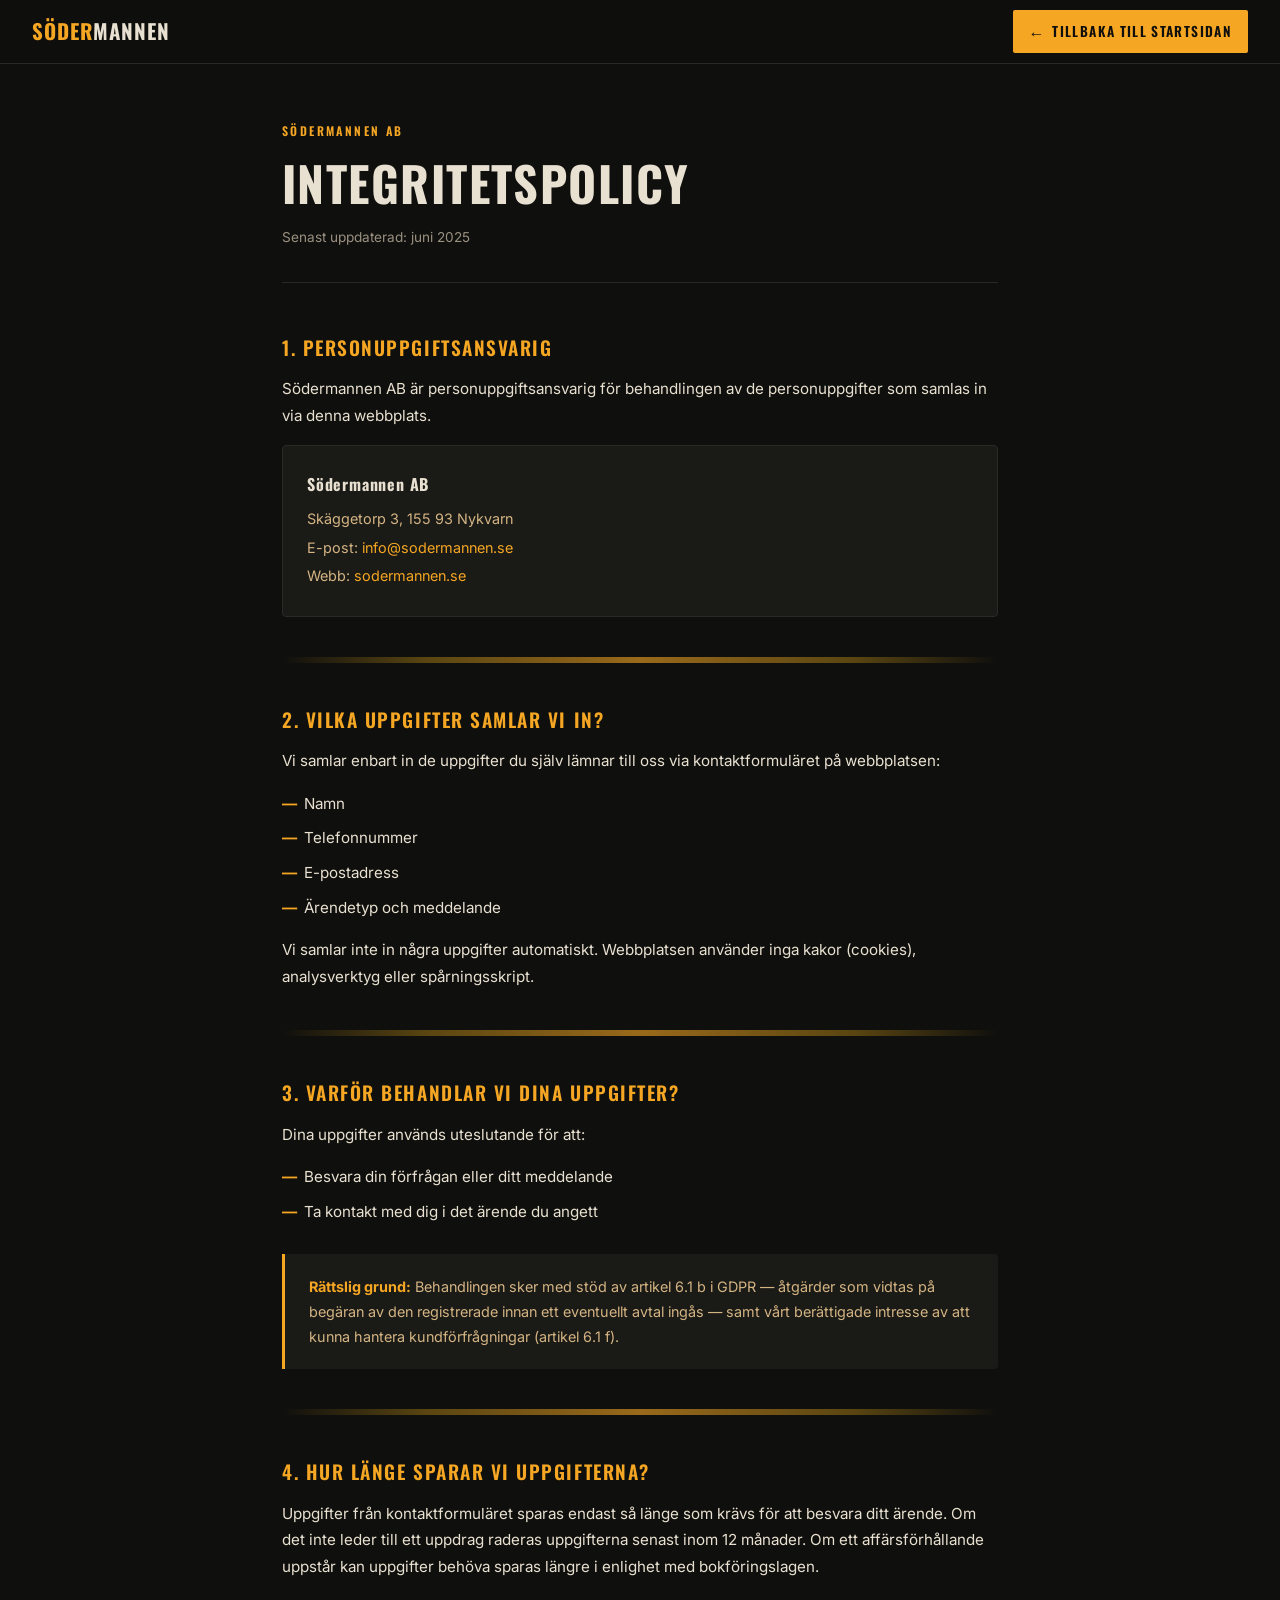
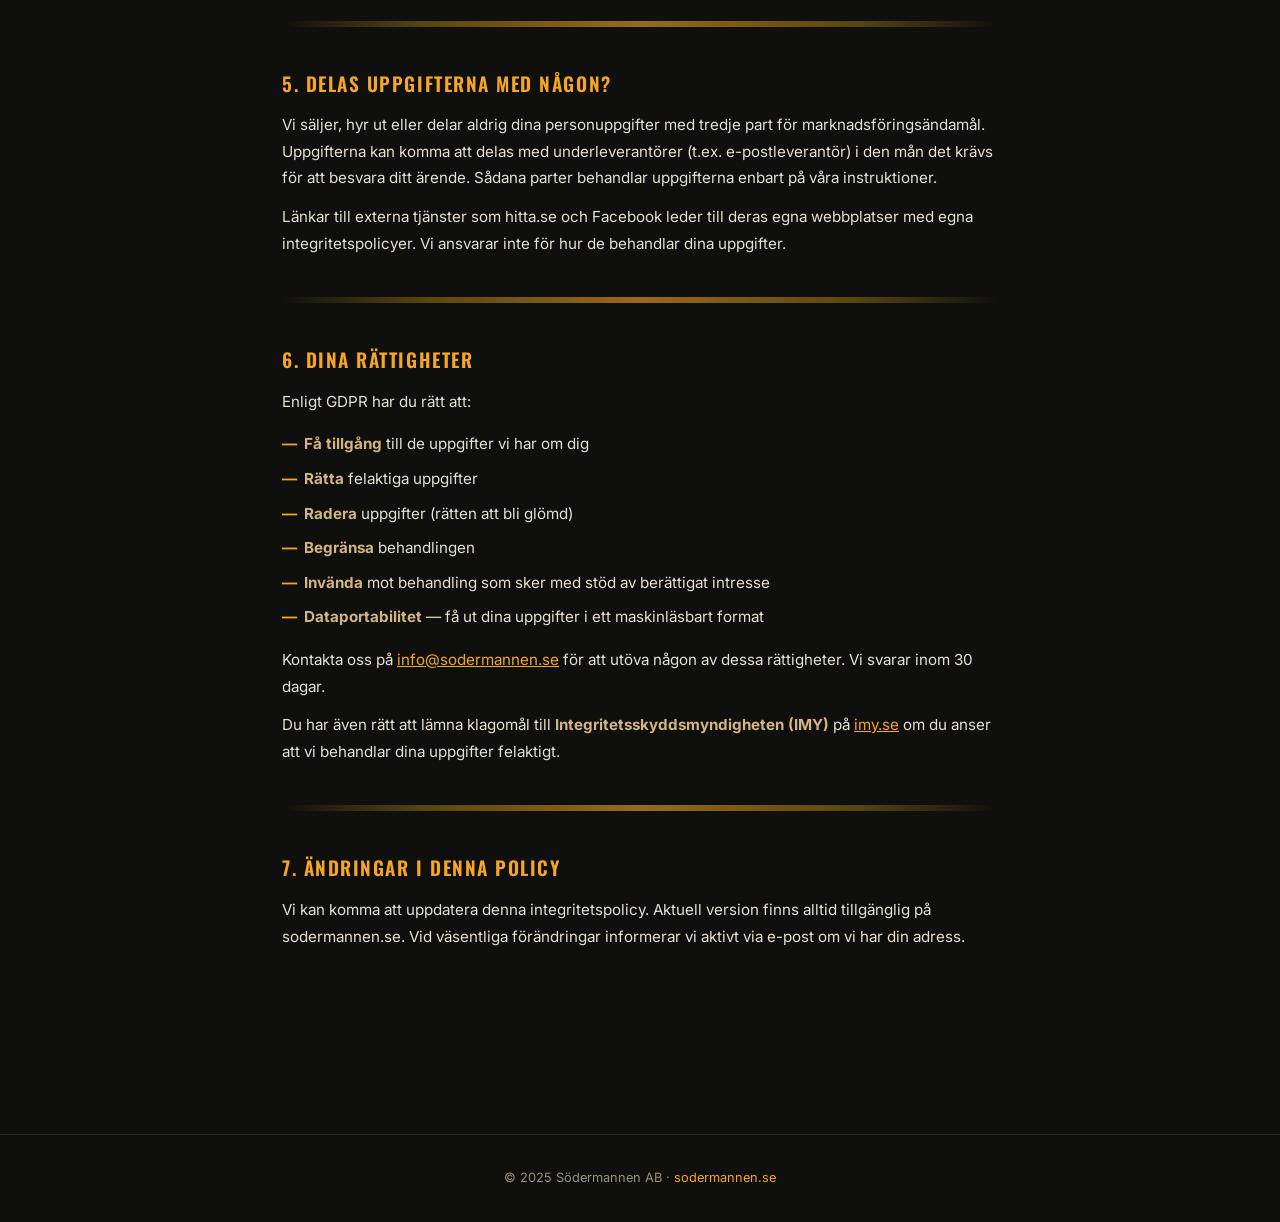
==== integritetspolicy.html @ 745e6ffc "created and added integritetspolicy" ====
<!doctype html>
<html lang="sv">
  <head>
    <meta charset="UTF-8" />
    <meta name="viewport" content="width=device-width, initial-scale=1.0" />
    <title>Integritetspolicy – Södermannen</title>
    <link
      href="https://fonts.googleapis.com/css2?family=Oswald:wght@400;500;600;700&family=Inter:wght@300;400;500;600&display=swap"
      rel="stylesheet"
    />
    <style>
      /* ── Reset & base ─────────────────────────────────────── */
      *,
      *::before,
      *::after {
        box-sizing: border-box;
        margin: 0;
        padding: 0;
      }

      :root {
        --color-bg: #0f0f0d;
        --color-surface: #1a1a17;
        --color-border: #2a2a25;
        --color-amber: #f5a623;
        --color-amber-dim: #c47d0e;
        --color-sand: #d4b483;
        --color-earth: #8b6914;
        --color-text: #e8e0d0;
        --color-muted: #9a9080;
        --font-display: "Oswald", sans-serif;
        --font-body: "Inter", sans-serif;
      }

      html {
        scroll-behavior: smooth;
      }

      body {
        background: var(--color-bg);
        color: var(--color-text);
        font-family: var(--font-body);
        font-size: 16px;
        line-height: 1.75;
        min-height: 100vh;
      }

      /* ── Nav ──────────────────────────────────────────────── */
      nav {
        position: fixed;
        top: 0;
        left: 0;
        right: 0;
        z-index: 100;
        background: rgba(15, 15, 13, 0.95);
        border-bottom: 1px solid var(--color-border);
        backdrop-filter: blur(8px);
        padding: 0 2rem;
        height: 64px;
        display: flex;
        align-items: center;
        justify-content: space-between;
      }

      .nav-logo {
        font-family: var(--font-display);
        font-size: 1.3rem;
        font-weight: 700;
        letter-spacing: 0.05em;
        text-decoration: none;
      }
      .nav-logo span:first-child {
        color: var(--color-amber);
      }
      .nav-logo span:last-child {
        color: var(--color-text);
      }

      .nav-back {
        font-family: var(--font-display);
        font-size: 0.85rem;
        font-weight: 600;
        letter-spacing: 0.1em;
        text-transform: uppercase;
        color: var(--color-bg);
        background: var(--color-amber);
        text-decoration: none;
        padding: 0.45rem 1rem;
        border-radius: 2px;
        display: flex;
        align-items: center;
        gap: 0.4rem;
        transition: background 0.2s;
      }
      .nav-back:hover {
        background: var(--color-amber-dim);
      }
      .nav-back::before {
        content: "←";
        font-size: 1rem;
      }

      /* ── Page wrapper ─────────────────────────────────────── */
      main {
        max-width: 780px;
        margin: 0 auto;
        padding: 120px 2rem 80px;
      }

      /* ── Header ───────────────────────────────────────────── */
      .page-eyebrow {
        font-family: var(--font-display);
        font-size: 0.75rem;
        font-weight: 600;
        letter-spacing: 0.2em;
        text-transform: uppercase;
        color: var(--color-amber);
        margin-bottom: 1rem;
      }

      .page-title {
        font-family: var(--font-display);
        font-size: clamp(2rem, 5vw, 3rem);
        font-weight: 700;
        letter-spacing: 0.03em;
        text-transform: uppercase;
        color: var(--color-text);
        line-height: 1.1;
        margin-bottom: 1rem;
      }

      .page-meta {
        font-size: 0.85rem;
        color: var(--color-muted);
        margin-bottom: 3rem;
        padding-bottom: 2rem;
        border-bottom: 1px solid var(--color-border);
      }

      /* ── Earth line divider ───────────────────────────────── */
      .earth-divider {
        width: 100%;
        height: 6px;
        background: linear-gradient(
          90deg,
          var(--color-bg) 0%,
          var(--color-earth) 20%,
          var(--color-amber) 50%,
          var(--color-earth) 80%,
          var(--color-bg) 100%
        );
        border-radius: 3px;
        margin: 2.5rem 0;
        opacity: 0.6;
      }

      /* ── Sections ─────────────────────────────────────────── */
      .policy-section {
        margin-bottom: 2.5rem;
      }

      .policy-section h2 {
        font-family: var(--font-display);
        font-size: 1.2rem;
        font-weight: 600;
        letter-spacing: 0.08em;
        text-transform: uppercase;
        color: var(--color-amber);
        margin-bottom: 0.75rem;
      }

      .policy-section p {
        color: var(--color-text);
        margin-bottom: 0.75rem;
        font-size: 0.95rem;
      }

      .policy-section ul {
        list-style: none;
        margin: 0.5rem 0 0.75rem 0;
      }

      .policy-section ul li {
        font-size: 0.95rem;
        color: var(--color-text);
        padding: 0.25rem 0 0.25rem 1.4rem;
        position: relative;
      }

      .policy-section ul li::before {
        content: "—";
        position: absolute;
        left: 0;
        color: var(--color-amber);
        font-weight: 700;
      }

      /* ── Highlight box ────────────────────────────────────── */
      .info-box {
        background: var(--color-surface);
        border-left: 3px solid var(--color-amber);
        border-radius: 0 4px 4px 0;
        padding: 1.25rem 1.5rem;
        margin: 1.5rem 0;
      }

      .info-box p {
        margin: 0;
        font-size: 0.9rem;
        color: var(--color-sand);
      }

      .info-box strong {
        color: var(--color-amber);
      }

      /* ── Contact block ────────────────────────────────────── */
      .contact-block {
        background: var(--color-surface);
        border: 1px solid var(--color-border);
        border-radius: 4px;
        padding: 1.5rem;
        margin-top: 1rem;
      }

      .contact-block p {
        margin: 0.2rem 0;
        font-size: 0.9rem;
        color: var(--color-sand);
      }

      .contact-block strong {
        font-family: var(--font-display);
        font-size: 1rem;
        letter-spacing: 0.05em;
        color: var(--color-text);
        display: block;
        margin-bottom: 0.5rem;
      }

      .contact-block a {
        color: var(--color-amber);
        text-decoration: none;
      }
      .contact-block a:hover {
        text-decoration: underline;
      }

      /* ── Footer ───────────────────────────────────────────── */
      footer {
        text-align: center;
        padding: 2rem;
        border-top: 1px solid var(--color-border);
        color: var(--color-muted);
        font-size: 0.8rem;
        margin-top: 4rem;
      }

      footer a {
        color: var(--color-amber);
        text-decoration: none;
      }

      @media (max-width: 600px) {
        nav {
          padding: 0 1.25rem;
        }
        main {
          padding: 100px 1.25rem 60px;
        }
      }
    </style>
  </head>
  <body>
    <!-- Nav -->
    <nav>
      <a href="index.html" class="nav-logo">
        <span>SÖDER</span><span>MANNEN</span>
      </a>
      <a href="index.html" class="nav-back">Tillbaka till startsidan</a>
    </nav>

    <!-- Main content -->
    <main>
      <p class="page-eyebrow">Södermannen AB</p>
      <h1 class="page-title">Integritetspolicy</h1>
      <p class="page-meta">Senast uppdaterad: juni 2025</p>

      <!-- 1 -->
      <div class="policy-section">
        <h2>1. Personuppgiftsansvarig</h2>
        <p>
          Södermannen AB är personuppgiftsansvarig för behandlingen av de
          personuppgifter som samlas in via denna webbplats.
        </p>
        <div class="contact-block">
          <strong>Södermannen AB</strong>
          <p>Skäggetorp 3, 155 93 Nykvarn</p>
          <p>
            E-post: <a href="mailto:info@sodermannen.se">info@sodermannen.se</a>
          </p>
          <p>Webb: <a href="https://sodermannen.se">sodermannen.se</a></p>
        </div>
      </div>

      <div class="earth-divider"></div>

      <!-- 2 -->
      <div class="policy-section">
        <h2>2. Vilka uppgifter samlar vi in?</h2>
        <p>
          Vi samlar enbart in de uppgifter du själv lämnar till oss via
          kontaktformuläret på webbplatsen:
        </p>
        <ul>
          <li>Namn</li>
          <li>Telefonnummer</li>
          <li>E-postadress</li>
          <li>Ärendetyp och meddelande</li>
        </ul>
        <p>
          Vi samlar inte in några uppgifter automatiskt. Webbplatsen använder
          inga kakor (cookies), analysverktyg eller spårningsskript.
        </p>
      </div>

      <div class="earth-divider"></div>

      <!-- 3 -->
      <div class="policy-section">
        <h2>3. Varför behandlar vi dina uppgifter?</h2>
        <p>Dina uppgifter används uteslutande för att:</p>
        <ul>
          <li>Besvara din förfrågan eller ditt meddelande</li>
          <li>Ta kontakt med dig i det ärende du angett</li>
        </ul>
        <div class="info-box">
          <p>
            <strong>Rättslig grund:</strong> Behandlingen sker med stöd av
            artikel 6.1 b i GDPR — åtgärder som vidtas på begäran av den
            registrerade innan ett eventuellt avtal ingås — samt vårt
            berättigade intresse av att kunna hantera kundförfrågningar (artikel
            6.1 f).
          </p>
        </div>
      </div>

      <div class="earth-divider"></div>

      <!-- 4 -->
      <div class="policy-section">
        <h2>4. Hur länge sparar vi uppgifterna?</h2>
        <p>
          Uppgifter från kontaktformuläret sparas endast så länge som krävs för
          att besvara ditt ärende. Om det inte leder till ett uppdrag raderas
          uppgifterna senast inom 12 månader. Om ett affärsförhållande uppstår
          kan uppgifter behöva sparas längre i enlighet med bokföringslagen.
        </p>
      </div>

      <div class="earth-divider"></div>

      <!-- 5 -->
      <div class="policy-section">
        <h2>5. Delas uppgifterna med någon?</h2>
        <p>
          Vi säljer, hyr ut eller delar aldrig dina personuppgifter med tredje
          part för marknadsföringsändamål. Uppgifterna kan komma att delas med
          underleverantörer (t.ex. e-postleverantör) i den mån det krävs för att
          besvara ditt ärende. Sådana parter behandlar uppgifterna enbart på
          våra instruktioner.
        </p>
        <p>
          Länkar till externa tjänster som hitta.se och Facebook leder till
          deras egna webbplatser med egna integritetspolicyer. Vi ansvarar inte
          för hur de behandlar dina uppgifter.
        </p>
      </div>

      <div class="earth-divider"></div>

      <!-- 6 -->
      <div class="policy-section">
        <h2>6. Dina rättigheter</h2>
        <p>Enligt GDPR har du rätt att:</p>
        <ul>
          <li>
            <strong style="color: var(--color-sand)">Få tillgång</strong> till
            de uppgifter vi har om dig
          </li>
          <li>
            <strong style="color: var(--color-sand)">Rätta</strong> felaktiga
            uppgifter
          </li>
          <li>
            <strong style="color: var(--color-sand)">Radera</strong> uppgifter
            (rätten att bli glömd)
          </li>
          <li>
            <strong style="color: var(--color-sand)">Begränsa</strong>
            behandlingen
          </li>
          <li>
            <strong style="color: var(--color-sand)">Invända</strong> mot
            behandling som sker med stöd av berättigat intresse
          </li>
          <li>
            <strong style="color: var(--color-sand)">Dataportabilitet</strong> —
            få ut dina uppgifter i ett maskinläsbart format
          </li>
        </ul>
        <p>
          Kontakta oss på
          <a href="mailto:info@sodermannen.se" style="color: var(--color-amber)"
            >info@sodermannen.se</a
          >
          för att utöva någon av dessa rättigheter. Vi svarar inom 30 dagar.
        </p>
        <p>
          Du har även rätt att lämna klagomål till
          <strong style="color: var(--color-sand)"
            >Integritetsskyddsmyndigheten (IMY)</strong
          >
          på
          <a
            href="https://www.imy.se"
            target="_blank"
            rel="noopener"
            style="color: var(--color-amber)"
            >imy.se</a
          >
          om du anser att vi behandlar dina uppgifter felaktigt.
        </p>
      </div>

      <div class="earth-divider"></div>

      <!-- 7 -->
      <div class="policy-section">
        <h2>7. Ändringar i denna policy</h2>
        <p>
          Vi kan komma att uppdatera denna integritetspolicy. Aktuell version
          finns alltid tillgänglig på sodermannen.se. Vid väsentliga
          förändringar informerar vi aktivt via e-post om vi har din adress.
        </p>
      </div>
    </main>

    <footer>
      <p>© 2025 Södermannen AB · <a href="index.html">sodermannen.se</a></p>
    </footer>
  </body>
</html>
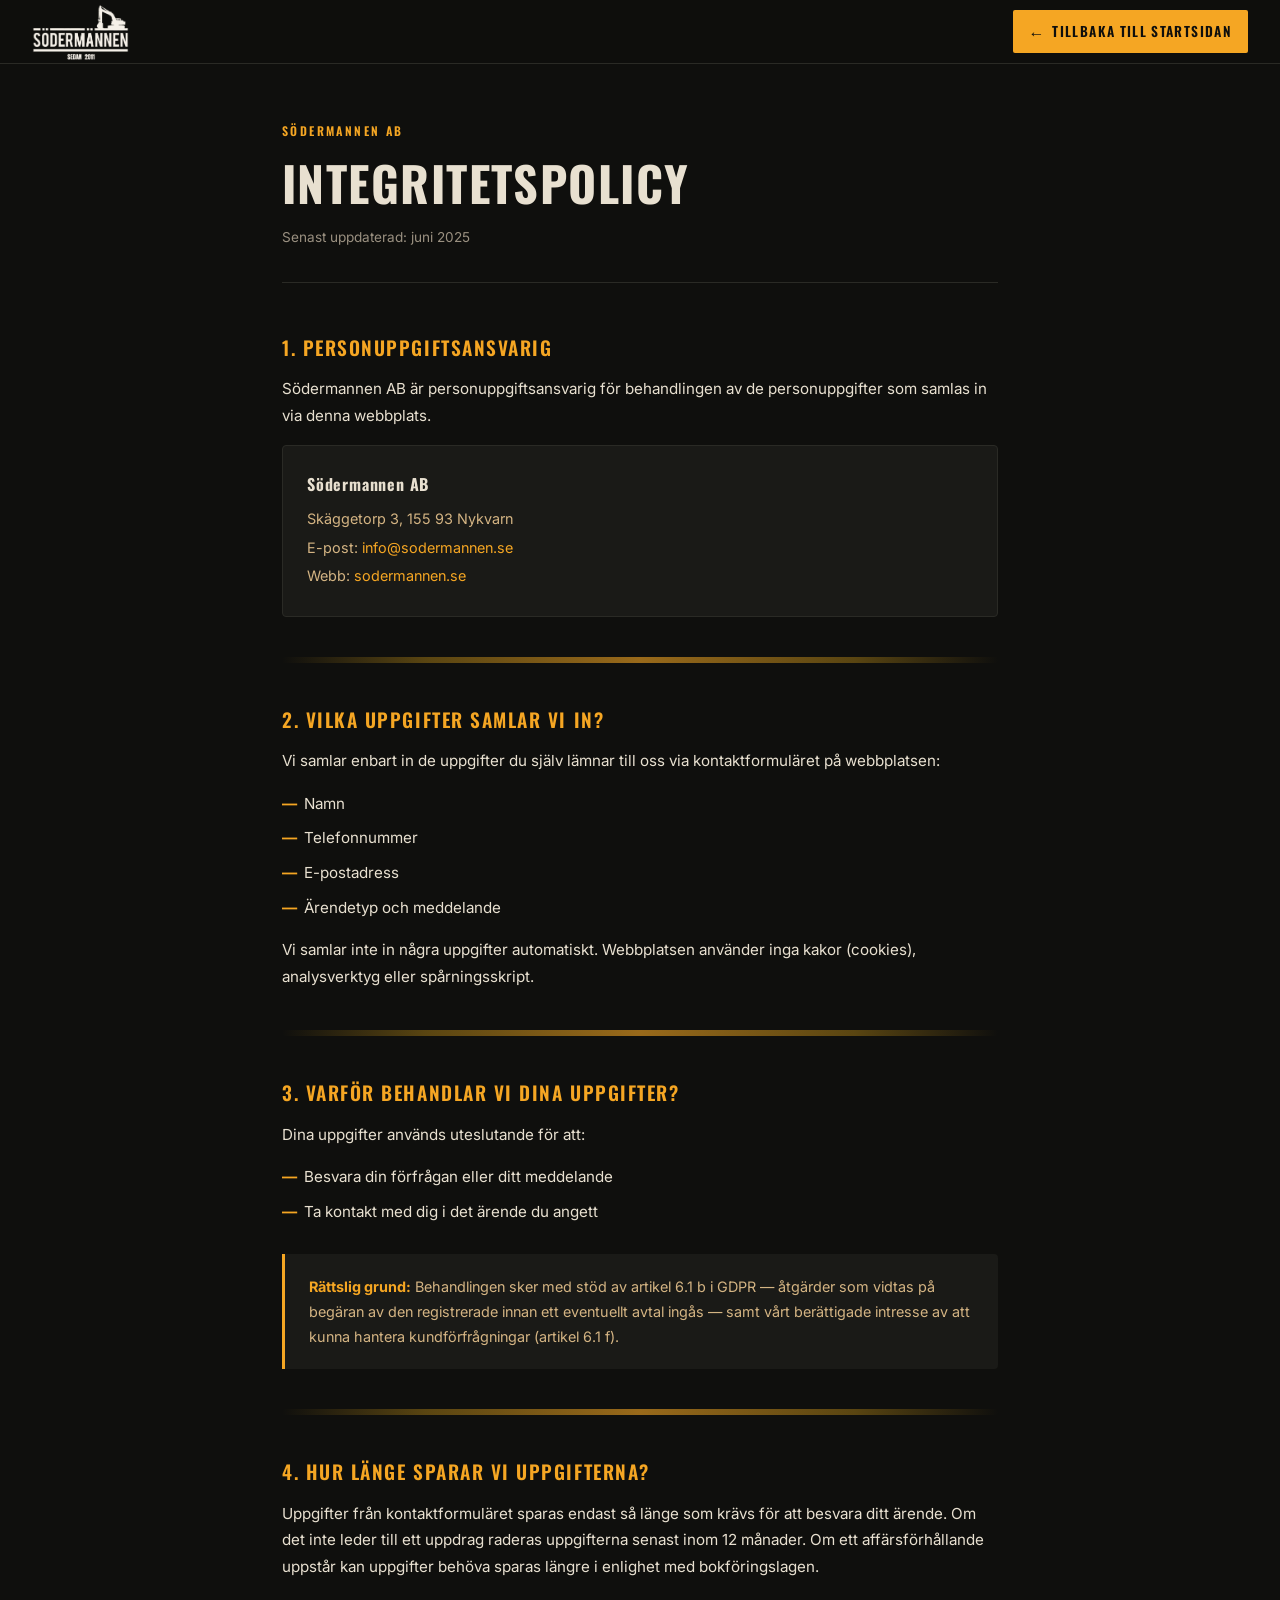
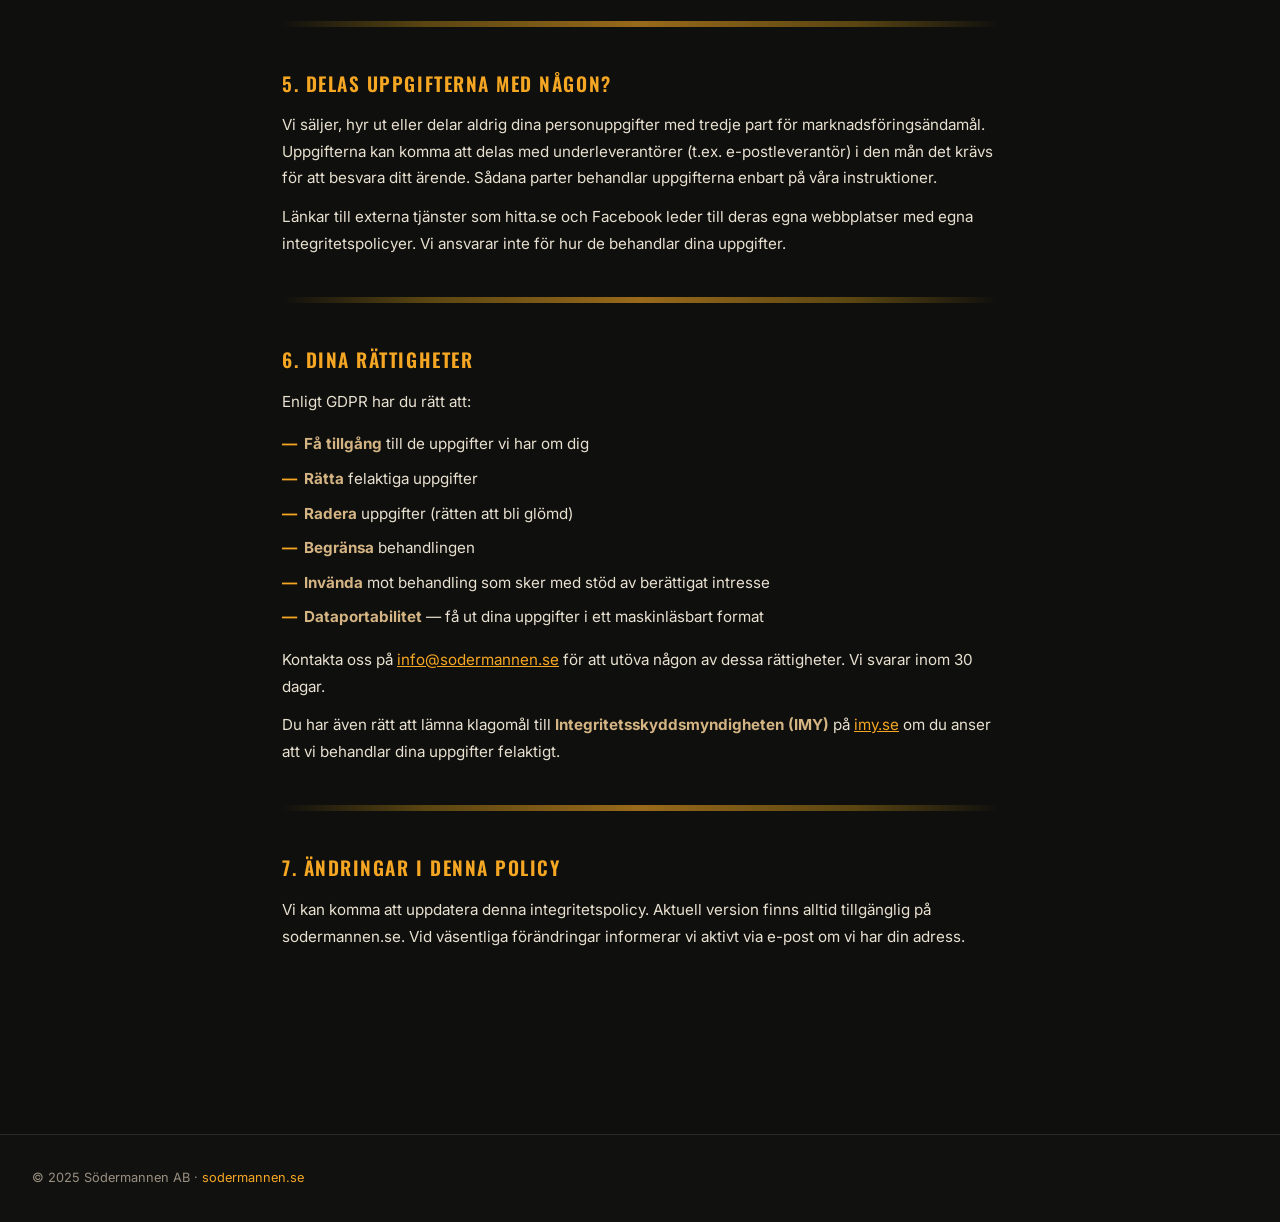
==== commit 14e36614: "modifyed and added images to the service section" ====
--- a/integritetspolicy.html
+++ b/integritetspolicy.html
@@ -8,285 +8,21 @@
       href="https://fonts.googleapis.com/css2?family=Oswald:wght@400;500;600;700&family=Inter:wght@300;400;500;600&display=swap"
       rel="stylesheet"
     />
-    <style>
-      /* ── Reset & base ─────────────────────────────────────── */
-      *,
-      *::before,
-      *::after {
-        box-sizing: border-box;
-        margin: 0;
-        padding: 0;
-      }
-
-      :root {
-        --color-bg: #0f0f0d;
-        --color-surface: #1a1a17;
-        --color-border: #2a2a25;
-        --color-amber: #f5a623;
-        --color-amber-dim: #c47d0e;
-        --color-sand: #d4b483;
-        --color-earth: #8b6914;
-        --color-text: #e8e0d0;
-        --color-muted: #9a9080;
-        --font-display: "Oswald", sans-serif;
-        --font-body: "Inter", sans-serif;
-      }
-
-      html {
-        scroll-behavior: smooth;
-      }
-
-      body {
-        background: var(--color-bg);
-        color: var(--color-text);
-        font-family: var(--font-body);
-        font-size: 16px;
-        line-height: 1.75;
-        min-height: 100vh;
-      }
-
-      /* ── Nav ──────────────────────────────────────────────── */
-      nav {
-        position: fixed;
-        top: 0;
-        left: 0;
-        right: 0;
-        z-index: 100;
-        background: rgba(15, 15, 13, 0.95);
-        border-bottom: 1px solid var(--color-border);
-        backdrop-filter: blur(8px);
-        padding: 0 2rem;
-        height: 64px;
-        display: flex;
-        align-items: center;
-        justify-content: space-between;
-      }
-
-      .nav-logo {
-        font-family: var(--font-display);
-        font-size: 1.3rem;
-        font-weight: 700;
-        letter-spacing: 0.05em;
-        text-decoration: none;
-      }
-      .nav-logo span:first-child {
-        color: var(--color-amber);
-      }
-      .nav-logo span:last-child {
-        color: var(--color-text);
-      }
-
-      .nav-back {
-        font-family: var(--font-display);
-        font-size: 0.85rem;
-        font-weight: 600;
-        letter-spacing: 0.1em;
-        text-transform: uppercase;
-        color: var(--color-bg);
-        background: var(--color-amber);
-        text-decoration: none;
-        padding: 0.45rem 1rem;
-        border-radius: 2px;
-        display: flex;
-        align-items: center;
-        gap: 0.4rem;
-        transition: background 0.2s;
-      }
-      .nav-back:hover {
-        background: var(--color-amber-dim);
-      }
-      .nav-back::before {
-        content: "←";
-        font-size: 1rem;
-      }
-
-      /* ── Page wrapper ─────────────────────────────────────── */
-      main {
-        max-width: 780px;
-        margin: 0 auto;
-        padding: 120px 2rem 80px;
-      }
-
-      /* ── Header ───────────────────────────────────────────── */
-      .page-eyebrow {
-        font-family: var(--font-display);
-        font-size: 0.75rem;
-        font-weight: 600;
-        letter-spacing: 0.2em;
-        text-transform: uppercase;
-        color: var(--color-amber);
-        margin-bottom: 1rem;
-      }
-
-      .page-title {
-        font-family: var(--font-display);
-        font-size: clamp(2rem, 5vw, 3rem);
-        font-weight: 700;
-        letter-spacing: 0.03em;
-        text-transform: uppercase;
-        color: var(--color-text);
-        line-height: 1.1;
-        margin-bottom: 1rem;
-      }
-
-      .page-meta {
-        font-size: 0.85rem;
-        color: var(--color-muted);
-        margin-bottom: 3rem;
-        padding-bottom: 2rem;
-        border-bottom: 1px solid var(--color-border);
-      }
-
-      /* ── Earth line divider ───────────────────────────────── */
-      .earth-divider {
-        width: 100%;
-        height: 6px;
-        background: linear-gradient(
-          90deg,
-          var(--color-bg) 0%,
-          var(--color-earth) 20%,
-          var(--color-amber) 50%,
-          var(--color-earth) 80%,
-          var(--color-bg) 100%
-        );
-        border-radius: 3px;
-        margin: 2.5rem 0;
-        opacity: 0.6;
-      }
-
-      /* ── Sections ─────────────────────────────────────────── */
-      .policy-section {
-        margin-bottom: 2.5rem;
-      }
-
-      .policy-section h2 {
-        font-family: var(--font-display);
-        font-size: 1.2rem;
-        font-weight: 600;
-        letter-spacing: 0.08em;
-        text-transform: uppercase;
-        color: var(--color-amber);
-        margin-bottom: 0.75rem;
-      }
-
-      .policy-section p {
-        color: var(--color-text);
-        margin-bottom: 0.75rem;
-        font-size: 0.95rem;
-      }
-
-      .policy-section ul {
-        list-style: none;
-        margin: 0.5rem 0 0.75rem 0;
-      }
-
-      .policy-section ul li {
-        font-size: 0.95rem;
-        color: var(--color-text);
-        padding: 0.25rem 0 0.25rem 1.4rem;
-        position: relative;
-      }
-
-      .policy-section ul li::before {
-        content: "—";
-        position: absolute;
-        left: 0;
-        color: var(--color-amber);
-        font-weight: 700;
-      }
-
-      /* ── Highlight box ────────────────────────────────────── */
-      .info-box {
-        background: var(--color-surface);
-        border-left: 3px solid var(--color-amber);
-        border-radius: 0 4px 4px 0;
-        padding: 1.25rem 1.5rem;
-        margin: 1.5rem 0;
-      }
-
-      .info-box p {
-        margin: 0;
-        font-size: 0.9rem;
-        color: var(--color-sand);
-      }
-
-      .info-box strong {
-        color: var(--color-amber);
-      }
-
-      /* ── Contact block ────────────────────────────────────── */
-      .contact-block {
-        background: var(--color-surface);
-        border: 1px solid var(--color-border);
-        border-radius: 4px;
-        padding: 1.5rem;
-        margin-top: 1rem;
-      }
-
-      .contact-block p {
-        margin: 0.2rem 0;
-        font-size: 0.9rem;
-        color: var(--color-sand);
-      }
-
-      .contact-block strong {
-        font-family: var(--font-display);
-        font-size: 1rem;
-        letter-spacing: 0.05em;
-        color: var(--color-text);
-        display: block;
-        margin-bottom: 0.5rem;
-      }
-
-      .contact-block a {
-        color: var(--color-amber);
-        text-decoration: none;
-      }
-      .contact-block a:hover {
-        text-decoration: underline;
-      }
-
-      /* ── Footer ───────────────────────────────────────────── */
-      footer {
-        text-align: center;
-        padding: 2rem;
-        border-top: 1px solid var(--color-border);
-        color: var(--color-muted);
-        font-size: 0.8rem;
-        margin-top: 4rem;
-      }
-
-      footer a {
-        color: var(--color-amber);
-        text-decoration: none;
-      }
-
-      @media (max-width: 600px) {
-        nav {
-          padding: 0 1.25rem;
-        }
-        main {
-          padding: 100px 1.25rem 60px;
-        }
-      }
-    </style>
+    <link rel="stylesheet" href="style.css" />
   </head>
-  <body>
-    <!-- Nav -->
+  <body style="background: #0f0f0d; color: #e8e0d0">
     <nav>
-      <a href="index.html" class="nav-logo">
-        <span>SÖDER</span><span>MANNEN</span>
+      <a href="#" class="nav-logo">
+        <img src="image/logo-white.png" alt="Södermännen" class="logo-img" />
       </a>
-      <a href="index.html" class="nav-back">Tillbaka till startsidan</a>
+      <a href="index.html#kontakt" class="nav-back">Tillbaka till startsidan</a>
     </nav>
 
-    <!-- Main content -->
-    <main>
+    <main class="policy-main">
       <p class="page-eyebrow">Södermannen AB</p>
       <h1 class="page-title">Integritetspolicy</h1>
       <p class="page-meta">Senast uppdaterad: juni 2025</p>
 
-      <!-- 1 -->
       <div class="policy-section">
         <h2>1. Personuppgiftsansvarig</h2>
         <p>
@@ -305,7 +41,6 @@
 
       <div class="earth-divider"></div>
 
-      <!-- 2 -->
       <div class="policy-section">
         <h2>2. Vilka uppgifter samlar vi in?</h2>
         <p>
@@ -326,7 +61,6 @@
 
       <div class="earth-divider"></div>
 
-      <!-- 3 -->
       <div class="policy-section">
         <h2>3. Varför behandlar vi dina uppgifter?</h2>
         <p>Dina uppgifter används uteslutande för att:</p>
@@ -347,7 +81,6 @@
 
       <div class="earth-divider"></div>
 
-      <!-- 4 -->
       <div class="policy-section">
         <h2>4. Hur länge sparar vi uppgifterna?</h2>
         <p>
@@ -360,7 +93,6 @@
 
       <div class="earth-divider"></div>
 
-      <!-- 5 -->
       <div class="policy-section">
         <h2>5. Delas uppgifterna med någon?</h2>
         <p>
@@ -379,7 +111,6 @@
 
       <div class="earth-divider"></div>
 
-      <!-- 6 -->
       <div class="policy-section">
         <h2>6. Dina rättigheter</h2>
         <p>Enligt GDPR har du rätt att:</p>
@@ -435,7 +166,6 @@
 
       <div class="earth-divider"></div>
 
-      <!-- 7 -->
       <div class="policy-section">
         <h2>7. Ändringar i denna policy</h2>
         <p>
--- a/style.css
+++ b/style.css
@@ -0,0 +1,1210 @@
+*,
+*::before,
+*::after {
+  box-sizing: border-box;
+  margin: 0;
+  padding: 0;
+}
+
+:root {
+  --black: #1a1a18;
+  --amber: #d4820a;
+  --amber-light: #e8960f;
+  --sand: #f5f0e8;
+  --dark: #3d3d35;
+  --earth: #8c7355;
+  --earth-light: #a8906a;
+  --white: #ffffff;
+  --nav-h: 72px;
+}
+
+html {
+  scroll-behavior: smooth;
+}
+
+body {
+  font-family: "Inter", sans-serif;
+  background: var(--sand);
+  color: var(--dark);
+  overflow-x: hidden;
+}
+
+/* ── NAV ── */
+nav {
+  position: fixed;
+  top: 0;
+  left: 0;
+  right: 0;
+  z-index: 100;
+  height: var(--nav-h);
+  display: flex;
+  align-items: center;
+  justify-content: space-between;
+  padding: 0 5%;
+  background: rgba(26, 26, 24, 0.96);
+  backdrop-filter: blur(8px);
+  border-bottom: 2px solid var(--amber);
+}
+
+.nav-logo {
+  display: flex;
+  align-items: center;
+  gap: 0;
+  text-decoration: none;
+}
+.logo-img {
+  height: 56px;
+  width: auto;
+  display: block;
+}
+
+.nav-links {
+  display: flex;
+  gap: 2rem;
+  list-style: none;
+}
+.nav-links a {
+  font-family: "Inter", sans-serif;
+  font-size: 0.8rem;
+  font-weight: 500;
+  letter-spacing: 0.12em;
+  text-transform: uppercase;
+  color: rgba(255, 255, 255, 0.75);
+  text-decoration: none;
+  transition: color 0.2s;
+}
+.nav-links a:hover {
+  color: var(--amber);
+}
+
+.nav-cta {
+  background: var(--amber);
+  color: var(--black) !important;
+  padding: 0.5rem 1.2rem;
+  font-weight: 600 !important;
+  transition: background 0.2s !important;
+}
+.nav-cta:hover {
+  background: var(--amber-light) !important;
+  color: var(--black) !important;
+}
+
+.hamburger {
+  display: none;
+  flex-direction: column;
+  gap: 5px;
+  background: none;
+  border: none;
+  cursor: pointer;
+  padding: 4px;
+}
+.hamburger span {
+  display: block;
+  width: 24px;
+  height: 2px;
+  background: var(--white);
+  transition: 0.3s;
+}
+
+/* ── HERO / SLIDESHOW ── */
+.hero {
+  position: relative;
+  height: 100vh;
+  min-height: 600px;
+  overflow: hidden;
+  margin-top: var(--nav-h);
+}
+
+.slides {
+  position: absolute;
+  inset: 0;
+}
+
+.slide {
+  position: absolute;
+  inset: 0;
+  background: var(--black);
+  display: flex;
+  align-items: flex-end;
+  opacity: 0;
+  transition: opacity 0.9s ease;
+}
+.slide.active {
+  opacity: 1;
+}
+
+.slide-bg {
+  position: absolute;
+  inset: 0;
+  background-size: cover;
+  background-position: center;
+  transition: transform 8s ease;
+  transform: scale(1.04);
+}
+
+.slide-bg img {
+  width: 100%;
+  height: 100%;
+  object-fit: cover;
+  display: block;
+}
+.slide.active .slide-bg {
+  transform: scale(1);
+}
+
+.slide-overlay {
+  position: absolute;
+  inset: 0;
+  background: linear-gradient(
+    to top,
+    rgba(26, 26, 24, 0.95) 0%,
+    rgba(26, 26, 24, 0.55) 50%,
+    rgba(26, 26, 24, 0.25) 100%
+  );
+}
+
+.slide-content {
+  position: relative;
+  z-index: 2;
+  padding: 0 8% 80px;
+  max-width: 780px;
+}
+
+.slide-eyebrow {
+  font-family: "Inter", sans-serif;
+  font-size: 0.75rem;
+  font-weight: 600;
+  letter-spacing: 0.22em;
+  text-transform: uppercase;
+  color: #ffffff;
+  margin-bottom: 1rem;
+  text-shadow: 0 1px 6px rgba(0, 0, 0, 0.9);
+}
+
+.slide-title {
+  font-family: "Oswald", sans-serif;
+  font-weight: 700;
+  font-size: clamp(2.8rem, 6vw, 5rem);
+  line-height: 1;
+  color: var(--white);
+  text-transform: uppercase;
+  margin-bottom: 1.2rem;
+  text-shadow: 0 2px 8px rgba(0, 0, 0, 0.6);
+}
+.slide-title em {
+  font-style: normal;
+  color: var(--amber);
+}
+
+.slide-sub {
+  font-family: "Inter", sans-serif;
+  font-size: clamp(0.9rem, 1.5vw, 1.05rem);
+  font-weight: 400;
+  color: rgba(245, 240, 232, 0.95);
+  line-height: 1.6;
+  max-width: 480px;
+  margin-bottom: 2rem;
+  text-shadow: 0 1px 4px rgba(0, 0, 0, 0.6);
+}
+
+.hero-btn {
+  display: inline-block;
+  font-family: "Inter", sans-serif;
+  font-size: 0.82rem;
+  font-weight: 600;
+  letter-spacing: 0.1em;
+  text-transform: uppercase;
+  text-decoration: none;
+  padding: 0.85rem 2rem;
+  background: var(--amber);
+  color: var(--black);
+  transition:
+    background 0.2s,
+    transform 0.2s;
+}
+.hero-btn:hover {
+  background: var(--amber-light);
+  transform: translateY(-2px);
+}
+
+/* Slide nav dots */
+.slide-dots {
+  position: absolute;
+  bottom: 28px;
+  right: 8%;
+  display: flex;
+  gap: 10px;
+  z-index: 10;
+}
+.dot {
+  width: 28px;
+  height: 3px;
+  background: rgba(255, 255, 255, 0.3);
+  cursor: pointer;
+  transition:
+    background 0.3s,
+    width 0.3s;
+}
+.dot.active {
+  background: var(--amber);
+  width: 44px;
+}
+
+/* Slide arrows */
+.slide-arrow {
+  position: absolute;
+  top: 50%;
+  z-index: 10;
+  transform: translateY(-50%);
+  background: rgba(26, 26, 24, 0.5);
+  border: 1px solid rgba(212, 130, 10, 0.4);
+  color: var(--white);
+  font-size: 1.2rem;
+  width: 44px;
+  height: 44px;
+  display: flex;
+  align-items: center;
+  justify-content: center;
+  cursor: pointer;
+  transition:
+    background 0.2s,
+    border-color 0.2s;
+}
+.slide-arrow:hover {
+  background: var(--amber);
+  border-color: var(--amber);
+  color: var(--black);
+}
+.slide-prev {
+  left: 2.5%;
+}
+.slide-next {
+  right: 2.5%;
+}
+
+/* ── EARTH LINE divider ── */
+.earth-line {
+  height: 5px;
+  background: linear-gradient(
+    90deg,
+    var(--amber) 0%,
+    var(--earth) 50%,
+    var(--amber) 100%
+  );
+  background-size: 200% 100%;
+  animation: earthScroll 6s linear infinite;
+}
+@keyframes earthScroll {
+  0% {
+    background-position: 0% 0%;
+  }
+  100% {
+    background-position: 200% 0%;
+  }
+}
+
+/* ── SECTIONS ── */
+section {
+  padding: 80px 8%;
+}
+
+.section-eyebrow {
+  font-family: "Inter", sans-serif;
+  font-size: 0.68rem;
+  font-weight: 600;
+  letter-spacing: 0.22em;
+  text-transform: uppercase;
+  color: var(--black);
+  margin-bottom: 0.8rem;
+}
+.section-title {
+  font-family: "Oswald", sans-serif;
+  font-weight: 700;
+  font-size: clamp(2rem, 4vw, 3rem);
+  text-transform: uppercase;
+  color: var(--amber);
+  line-height: 1.05;
+}
+
+/* ── OM OSS ── */
+#om-oss {
+  background: var(--sand);
+}
+
+.about-grid {
+  display: grid;
+  grid-template-columns: 1fr 1fr;
+  gap: 5rem;
+  align-items: center;
+  margin-top: 3.5rem;
+}
+
+.about-text p {
+  font-size: 1rem;
+  line-height: 1.75;
+  color: var(--dark);
+  margin-bottom: 1.2rem;
+}
+.about-text p:last-child {
+  margin-bottom: 0;
+}
+
+.about-stats {
+  display: grid;
+  grid-template-columns: 1fr 1fr;
+  gap: 1.5rem;
+}
+.stat-box {
+  background: var(--black);
+  padding: 2rem 1.5rem;
+  position: relative;
+  overflow: hidden;
+}
+.stat-box::after {
+  content: "";
+  position: absolute;
+  bottom: 0;
+  left: 0;
+  width: 100%;
+  height: 3px;
+  background: var(--amber);
+  transform: scaleX(0);
+  transform-origin: left;
+  transition: transform 0.4s ease;
+}
+.stat-box:hover::after {
+  transform: scaleX(1);
+}
+.stat-number {
+  font-family: "Oswald", sans-serif;
+  font-size: 2.8rem;
+  font-weight: 700;
+  color: var(--amber);
+  line-height: 1;
+  margin-bottom: 0.4rem;
+}
+.stat-label {
+  font-family: "Inter", sans-serif;
+  font-size: 0.78rem;
+  font-weight: 400;
+  color: rgba(245, 240, 232, 0.82);
+  letter-spacing: 0.06em;
+  text-transform: uppercase;
+}
+
+/* ── TJÄNSTER ── */
+#tjanster {
+  background: var(--black);
+  padding: 80px 8%;
+}
+#tjanster .section-title {
+  color: var(--amber);
+}
+#tjanster .section-eyebrow {
+  color: var(--white);
+}
+
+.services-list {
+  margin-top: 4rem;
+  display: flex;
+  flex-direction: column;
+}
+
+.service-row {
+  display: grid;
+  grid-template-columns: 1fr 1fr;
+  gap: 5rem;
+  align-items: center;
+  padding: 4rem 0;
+}
+
+.service-row--reverse {
+  direction: rtl;
+}
+.service-row--reverse > * {
+  direction: ltr;
+}
+
+.service-img-wrap {
+  overflow: hidden;
+  aspect-ratio: 4 / 3;
+}
+
+.service-img {
+  width: 100%;
+  height: 100%;
+  object-fit: cover;
+  display: block;
+  transition: transform 0.6s ease;
+}
+.service-img-wrap:hover .service-img {
+  transform: scale(1.04);
+}
+
+.service-content {
+  display: flex;
+  flex-direction: column;
+  gap: 1rem;
+}
+
+.service-eyebrow {
+  font-family: "Inter", sans-serif;
+  font-size: 0.68rem;
+  font-weight: 600;
+  letter-spacing: 0.22em;
+  text-transform: uppercase;
+  color: var(--white);
+}
+
+.service-name {
+  font-family: "Oswald", sans-serif;
+  font-size: clamp(1.4rem, 2.5vw, 2rem);
+  font-weight: 700;
+  text-transform: uppercase;
+  color: var(--amber);
+  line-height: 1.1;
+}
+
+.service-desc {
+  font-size: 0.95rem;
+  line-height: 1.75;
+  color: rgba(245, 240, 232, 0.82);
+}
+
+.service-list {
+  list-style: none;
+  display: flex;
+  flex-direction: column;
+  gap: 0.5rem;
+  margin-top: 0.5rem;
+  border-top: 1px solid rgba(255, 255, 255, 0.08);
+  padding-top: 1rem;
+}
+
+.service-list li {
+  font-size: 0.88rem;
+  color: rgba(245, 240, 232, 0.78);
+  padding-left: 1.2rem;
+  position: relative;
+  border-bottom: 1px solid rgba(255, 255, 255, 0.06);
+  padding-bottom: 0.5rem;
+}
+.service-list li::before {
+  content: "—";
+  position: absolute;
+  left: 0;
+  color: var(--amber);
+}
+
+.service-divider {
+  height: 1px;
+  background: rgba(255, 255, 255, 0.07);
+  margin: 0;
+}
+
+/* Responsive */
+@media (max-width: 900px) {
+  .service-row {
+    grid-template-columns: 1fr;
+    gap: 2rem;
+    direction: ltr;
+  }
+  .service-row--reverse {
+    direction: ltr;
+  }
+}
+
+/* ── PROJEKT ── */
+#projekt {
+  background: var(--sand);
+}
+
+.project-intro {
+  display: flex;
+  justify-content: space-between;
+  align-items: flex-end;
+  margin-bottom: 2.5rem;
+  flex-wrap: wrap;
+  gap: 1.5rem;
+}
+
+.gallery-note {
+  font-size: 0.85rem;
+  color: var(--dark);
+  font-style: italic;
+}
+
+.project-grid {
+  display: grid;
+  grid-template-columns: repeat(12, 1fr);
+  grid-template-rows: auto;
+  gap: 12px;
+}
+
+.project-item {
+  position: relative;
+  overflow: hidden;
+  background: var(--black);
+  cursor: pointer;
+}
+.project-item:nth-child(1) {
+  grid-column: 1 / 8;
+  grid-row: 1;
+  min-height: 340px;
+}
+.project-item:nth-child(2) {
+  grid-column: 8 / 13;
+  grid-row: 1;
+  min-height: 340px;
+}
+.project-item:nth-child(3) {
+  grid-column: 1 / 5;
+  grid-row: 2;
+  min-height: 260px;
+}
+.project-item:nth-child(4) {
+  grid-column: 5 / 9;
+  grid-row: 2;
+  min-height: 260px;
+}
+.project-item:nth-child(5) {
+  grid-column: 9 / 13;
+  grid-row: 2;
+  min-height: 260px;
+}
+
+.project-img {
+  width: 100%;
+  height: 100%;
+  object-fit: cover;
+  display: block;
+}
+
+.project-placeholder {
+  width: 100%;
+  height: 100%;
+  min-height: inherit;
+  background: var(--dark);
+  display: flex;
+  align-items: center;
+  justify-content: center;
+}
+
+.proj-ph-icon {
+  font-size: 3rem;
+  opacity: 0.2;
+}
+
+.project-overlay {
+  position: absolute;
+  inset: 0;
+  background: linear-gradient(
+    to top,
+    rgba(26, 26, 24, 0.85) 0%,
+    transparent 55%
+  );
+  opacity: 1;
+  display: flex;
+  align-items: flex-end;
+  padding: 1.5rem;
+}
+
+.project-label {
+  font-family: "Oswald", sans-serif;
+  font-size: 1.1rem;
+  font-weight: 600;
+  text-transform: uppercase;
+  color: var(--white);
+}
+.project-location {
+  font-size: 0.78rem;
+  color: var(--amber);
+  font-weight: 500;
+  letter-spacing: 0.08em;
+  margin-top: 0.2rem;
+}
+
+.upload-banner {
+  margin-top: 1.5rem;
+  padding: 1.2rem 1.8rem;
+  background: rgba(212, 130, 10, 0.1);
+  border-left: 4px solid var(--amber);
+  font-size: 0.88rem;
+  color: var(--dark);
+  line-height: 1.5;
+}
+.upload-banner strong {
+  color: var(--amber);
+}
+
+/* ── KONTAKT ── */
+#kontakt {
+  background: var(--black);
+  padding-bottom: 100px;
+}
+#kontakt .section-title {
+  color: var(--amber);
+}
+#kontakt .section-eyebrow {
+  color: var(--white);
+}
+
+.contact-grid {
+  display: grid;
+  grid-template-columns: 1fr 1.4fr;
+  gap: 5rem;
+  margin-top: 3.5rem;
+}
+
+.contact-info h3 {
+  font-family: "Oswald", sans-serif;
+  font-size: 1.1rem;
+  font-weight: 600;
+  text-transform: uppercase;
+  color: var(--amber);
+  margin-bottom: 0.5rem;
+}
+
+.contact-item {
+  margin-bottom: 2rem;
+}
+.contact-item p {
+  font-size: 0.95rem;
+  color: rgba(245, 240, 232, 0.72);
+  line-height: 1.65;
+}
+.contact-item a {
+  color: rgba(245, 240, 232, 0.72);
+  text-decoration: none;
+  transition: color 0.2s;
+}
+.contact-item a:hover {
+  color: var(--amber);
+}
+
+/* Form */
+.contact-form {
+  display: flex;
+  flex-direction: column;
+  gap: 1rem;
+}
+
+.form-row {
+  display: grid;
+  grid-template-columns: 1fr 1fr;
+  gap: 1rem;
+}
+
+.form-group {
+  display: flex;
+  flex-direction: column;
+}
+.form-group label {
+  font-size: 0.8rem;
+  font-weight: 600;
+  letter-spacing: 0.14em;
+  text-transform: uppercase;
+  color: rgba(245, 240, 232, 0.75);
+  margin-bottom: 0.45rem;
+}
+.form-group input,
+.form-group textarea,
+.form-group select {
+  background: rgba(255, 255, 255, 0.05);
+  border: 1px solid rgba(255, 255, 255, 0.12);
+  color: var(--sand);
+  font-family: "Inter", sans-serif;
+  font-size: 0.92rem;
+  padding: 0.85rem 1rem;
+  outline: none;
+  transition:
+    border-color 0.2s,
+    background 0.2s;
+  -webkit-appearance: none;
+  border-radius: 0;
+}
+.form-group select {
+  cursor: pointer;
+  background-image: url("data:image/svg+xml,%3Csvg xmlns='http://www.w3.org/2000/svg' width='12' height='8' viewBox='0 0 12 8'%3E%3Cpath d='M1 1l5 5 5-5' stroke='%23D4820A' stroke-width='1.5' fill='none' stroke-linecap='round'/%3E%3C/svg%3E");
+  background-repeat: no-repeat;
+  background-position: right 1rem center;
+  padding-right: 2.5rem;
+}
+.form-group select option {
+  background: var(--black);
+}
+.form-group input:focus,
+.form-group textarea:focus,
+.form-group select:focus {
+  border-color: var(--amber);
+  background: rgba(212, 130, 10, 0.06);
+  outline: 2px solid var(--amber);
+  outline-offset: 0;
+}
+.form-group input::placeholder,
+.form-group textarea::placeholder {
+  color: rgba(245, 240, 232, 0.25);
+}
+.form-group textarea {
+  resize: vertical;
+  min-height: 130px;
+}
+
+.submit-btn {
+  align-self: flex-start;
+  font-family: "Inter", sans-serif;
+  font-size: 0.82rem;
+  font-weight: 600;
+  letter-spacing: 0.1em;
+  text-transform: uppercase;
+  padding: 0.95rem 2.5rem;
+  background: var(--amber);
+  color: var(--black);
+  border: none;
+  cursor: pointer;
+  transition:
+    background 0.2s,
+    transform 0.2s;
+}
+.submit-btn:hover {
+  background: var(--amber-light);
+  transform: translateY(-2px);
+}
+
+.form-success {
+  display: none;
+  padding: 1rem 1.5rem;
+  background: rgba(212, 130, 10, 0.15);
+  border-left: 3px solid var(--amber);
+  color: var(--sand);
+  font-size: 0.9rem;
+}
+
+/* ── GDPR-kryssruta ── */
+.form-checkbox {
+  display: flex;
+  align-items: flex-start;
+  gap: 0.75rem;
+  margin-top: 0.25rem;
+}
+.form-checkbox input[type="checkbox"] {
+  position: absolute;
+  opacity: 0;
+  width: 0;
+  height: 0;
+}
+.form-checkbox .checkbox-custom {
+  width: 20px;
+  height: 20px;
+  min-width: 20px;
+  border: 2px solid rgba(255, 255, 255, 0.25);
+  background: rgba(255, 255, 255, 0.05);
+  cursor: pointer;
+  display: flex;
+  align-items: center;
+  justify-content: center;
+  margin-top: 2px;
+  transition:
+    border-color 0.2s,
+    background 0.2s;
+  flex-shrink: 0;
+}
+.form-checkbox input[type="checkbox"]:checked + .checkbox-custom {
+  background: var(--amber);
+  border-color: var(--amber);
+}
+.form-checkbox input[type="checkbox"]:checked + .checkbox-custom::after {
+  content: "";
+  display: block;
+  width: 5px;
+  height: 9px;
+  border: 2px solid var(--black);
+  border-top: none;
+  border-left: none;
+  transform: rotate(45deg) translate(-1px, -1px);
+}
+.form-group.form-checkbox label,
+.form-checkbox label {
+  font-size: 0.85rem !important;
+  color: rgba(245, 240, 232, 0.75) !important;
+  line-height: 1.5 !important;
+  cursor: pointer;
+  text-transform: none !important;
+  letter-spacing: normal !important;
+  font-weight: 400 !important;
+  margin-bottom: 0 !important;
+}
+.form-checkbox label a {
+  color: var(--amber);
+  text-decoration: underline;
+}
+.form-checkbox label a:hover {
+  color: var(--amber-light);
+}
+
+/* ── FOOTER ── */
+footer {
+  background: #111110;
+  border-top: 2px solid var(--amber);
+  padding: 2rem 8%;
+  display: flex;
+  justify-content: space-between;
+  align-items: center;
+  flex-wrap: wrap;
+  gap: 1rem;
+}
+
+.footer-logo-img {
+  height: 46px;
+  width: auto;
+  display: block;
+  filter: brightness(0) invert(1);
+  opacity: 0.85;
+}
+
+.footer-copy {
+  font-size: 0.75rem;
+  color: rgba(255, 255, 255, 0.3);
+  letter-spacing: 0.04em;
+}
+
+.footer-copy a {
+  color: var(--amber);
+}
+.footer-copy a:hover {
+  color: var(--white);
+  text-decoration: underline;
+}
+
+/* ── RESPONSIVE ── */
+@media (max-width: 900px) {
+  .about-grid {
+    grid-template-columns: 1fr;
+    gap: 2.5rem;
+  }
+  .services-grid {
+    grid-template-columns: 1fr 1fr;
+  }
+  .contact-grid {
+    grid-template-columns: 1fr;
+    gap: 3rem;
+  }
+  .form-row {
+    grid-template-columns: 1fr;
+  }
+  .project-item:nth-child(1) {
+    grid-column: 1 / 13;
+  }
+  .project-item:nth-child(2) {
+    grid-column: 1 / 13;
+    grid-row: 2;
+  }
+  .project-item:nth-child(3) {
+    grid-column: 1 / 7;
+    grid-row: 3;
+  }
+  .project-item:nth-child(4) {
+    grid-column: 7 / 13;
+    grid-row: 3;
+  }
+  .project-item:nth-child(5) {
+    grid-column: 1 / 13;
+    grid-row: 4;
+  }
+  .nav-links {
+    display: none;
+  }
+  .hamburger {
+    display: flex;
+  }
+}
+
+@media (max-width: 600px) {
+  section {
+    padding: 60px 5%;
+  }
+  .services-grid {
+    grid-template-columns: 1fr;
+  }
+  .about-stats {
+    grid-template-columns: 1fr 1fr;
+  }
+  nav {
+    padding: 0 5%;
+  }
+}
+
+/* Mobile nav open state */
+.mobile-nav-open .nav-links {
+  display: flex;
+  flex-direction: column;
+  position: fixed;
+  top: var(--nav-h);
+  left: 0;
+  right: 0;
+  background: rgba(26, 26, 24, 0.98);
+  padding: 1.5rem 5% 2rem;
+  gap: 1.2rem;
+  border-top: 1px solid rgba(212, 130, 10, 0.3);
+}
+
+@media (prefers-reduced-motion: reduce) {
+  .slides {
+    transition: none;
+  }
+  .earth-line {
+    animation: none;
+  }
+  .slide-bg {
+    transition: none;
+  }
+}
+
+/* ── INTEGRITETSPOLICY ── */
+*,
+*::before,
+*::after {
+  box-sizing: border-box;
+  margin: 0;
+  padding: 0;
+}
+
+:root {
+  --color-bg: #0f0f0d;
+  --color-surface: #1a1a17;
+  --color-border: #2a2a25;
+  --color-amber: #f5a623;
+  --color-amber-dim: #c47d0e;
+  --color-sand: #d4b483;
+  --color-earth: #8b6914;
+  --color-text: #e8e0d0;
+  --color-muted: #9a9080;
+  --font-display: "Oswald", sans-serif;
+  --font-body: "Inter", sans-serif;
+}
+
+html {
+  scroll-behavior: smooth;
+}
+
+body {
+  background: var(--color-bg);
+  color: var(--color-text);
+  font-family: var(--font-body);
+  font-size: 16px;
+  line-height: 1.75;
+  min-height: 100vh;
+}
+
+nav {
+  position: fixed;
+  top: 0;
+  left: 0;
+  right: 0;
+  z-index: 100;
+  background: rgba(15, 15, 13, 0.95);
+  border-bottom: 1px solid var(--color-border);
+  backdrop-filter: blur(8px);
+  padding: 0 2rem;
+  height: 64px;
+  display: flex;
+  align-items: center;
+  justify-content: space-between;
+}
+
+.nav-logo {
+  font-family: var(--font-display);
+  font-size: 1.3rem;
+  font-weight: 700;
+  letter-spacing: 0.05em;
+  text-decoration: none;
+}
+.nav-logo span:first-child {
+  color: var(--color-amber);
+}
+.nav-logo span:last-child {
+  color: var(--color-text);
+}
+
+.nav-back {
+  font-family: var(--font-display);
+  font-size: 0.85rem;
+  font-weight: 600;
+  letter-spacing: 0.1em;
+  text-transform: uppercase;
+  color: var(--color-bg);
+  background: var(--color-amber);
+  text-decoration: none;
+  padding: 0.45rem 1rem;
+  border-radius: 2px;
+  display: flex;
+  align-items: center;
+  gap: 0.4rem;
+  transition: background 0.2s;
+}
+.nav-back:hover {
+  background: var(--color-amber-dim);
+}
+.nav-back::before {
+  content: "←";
+  font-size: 1rem;
+}
+
+main {
+  max-width: 780px;
+  margin: 0 auto;
+  padding: 120px 2rem 80px;
+}
+
+.page-eyebrow {
+  font-family: var(--font-display);
+  font-size: 0.75rem;
+  font-weight: 600;
+  letter-spacing: 0.2em;
+  text-transform: uppercase;
+  color: var(--color-amber);
+  margin-bottom: 1rem;
+}
+
+.page-title {
+  font-family: var(--font-display);
+  font-size: clamp(2rem, 5vw, 3rem);
+  font-weight: 700;
+  letter-spacing: 0.03em;
+  text-transform: uppercase;
+  color: var(--color-text);
+  line-height: 1.1;
+  margin-bottom: 1rem;
+}
+
+.page-meta {
+  font-size: 0.85rem;
+  color: var(--color-muted);
+  margin-bottom: 3rem;
+  padding-bottom: 2rem;
+  border-bottom: 1px solid var(--color-border);
+}
+
+.earth-divider {
+  width: 100%;
+  height: 6px;
+  background: linear-gradient(
+    90deg,
+    var(--color-bg) 0%,
+    var(--color-earth) 20%,
+    var(--color-amber) 50%,
+    var(--color-earth) 80%,
+    var(--color-bg) 100%
+  );
+  border-radius: 3px;
+  margin: 2.5rem 0;
+  opacity: 0.6;
+}
+
+.policy-section {
+  margin-bottom: 2.5rem;
+}
+
+.policy-section h2 {
+  font-family: var(--font-display);
+  font-size: 1.2rem;
+  font-weight: 600;
+  letter-spacing: 0.08em;
+  text-transform: uppercase;
+  color: var(--color-amber);
+  margin-bottom: 0.75rem;
+}
+
+.policy-section p {
+  color: var(--color-text);
+  margin-bottom: 0.75rem;
+  font-size: 0.95rem;
+}
+
+.policy-section ul {
+  list-style: none;
+  margin: 0.5rem 0 0.75rem 0;
+}
+
+.policy-section ul li {
+  font-size: 0.95rem;
+  color: var(--color-text);
+  padding: 0.25rem 0 0.25rem 1.4rem;
+  position: relative;
+}
+
+.policy-section ul li::before {
+  content: "—";
+  position: absolute;
+  left: 0;
+  color: var(--color-amber);
+  font-weight: 700;
+}
+
+.info-box {
+  background: var(--color-surface);
+  border-left: 3px solid var(--color-amber);
+  border-radius: 0 4px 4px 0;
+  padding: 1.25rem 1.5rem;
+  margin: 1.5rem 0;
+}
+
+.info-box p {
+  margin: 0;
+  font-size: 0.9rem;
+  color: var(--color-sand);
+}
+.info-box strong {
+  color: var(--color-amber);
+}
+
+.contact-block {
+  background: var(--color-surface);
+  border: 1px solid var(--color-border);
+  border-radius: 4px;
+  padding: 1.5rem;
+  margin-top: 1rem;
+}
+
+.contact-block p {
+  margin: 0.2rem 0;
+  font-size: 0.9rem;
+  color: var(--color-sand);
+}
+.contact-block strong {
+  font-family: var(--font-display);
+  font-size: 1rem;
+  letter-spacing: 0.05em;
+  color: var(--color-text);
+  display: block;
+  margin-bottom: 0.5rem;
+}
+.contact-block a {
+  color: var(--color-amber);
+  text-decoration: none;
+}
+.contact-block a:hover {
+  text-decoration: underline;
+}
+
+footer {
+  text-align: center;
+  padding: 2rem;
+  border-top: 1px solid var(--color-border);
+  color: var(--color-muted);
+  font-size: 0.8rem;
+  margin-top: 4rem;
+}
+footer a {
+  color: var(--color-amber);
+  text-decoration: none;
+}
+
+@media (max-width: 600px) {
+  nav {
+    padding: 0 1.25rem;
+  }
+  main {
+    padding: 100px 1.25rem 60px;
+  }
+}
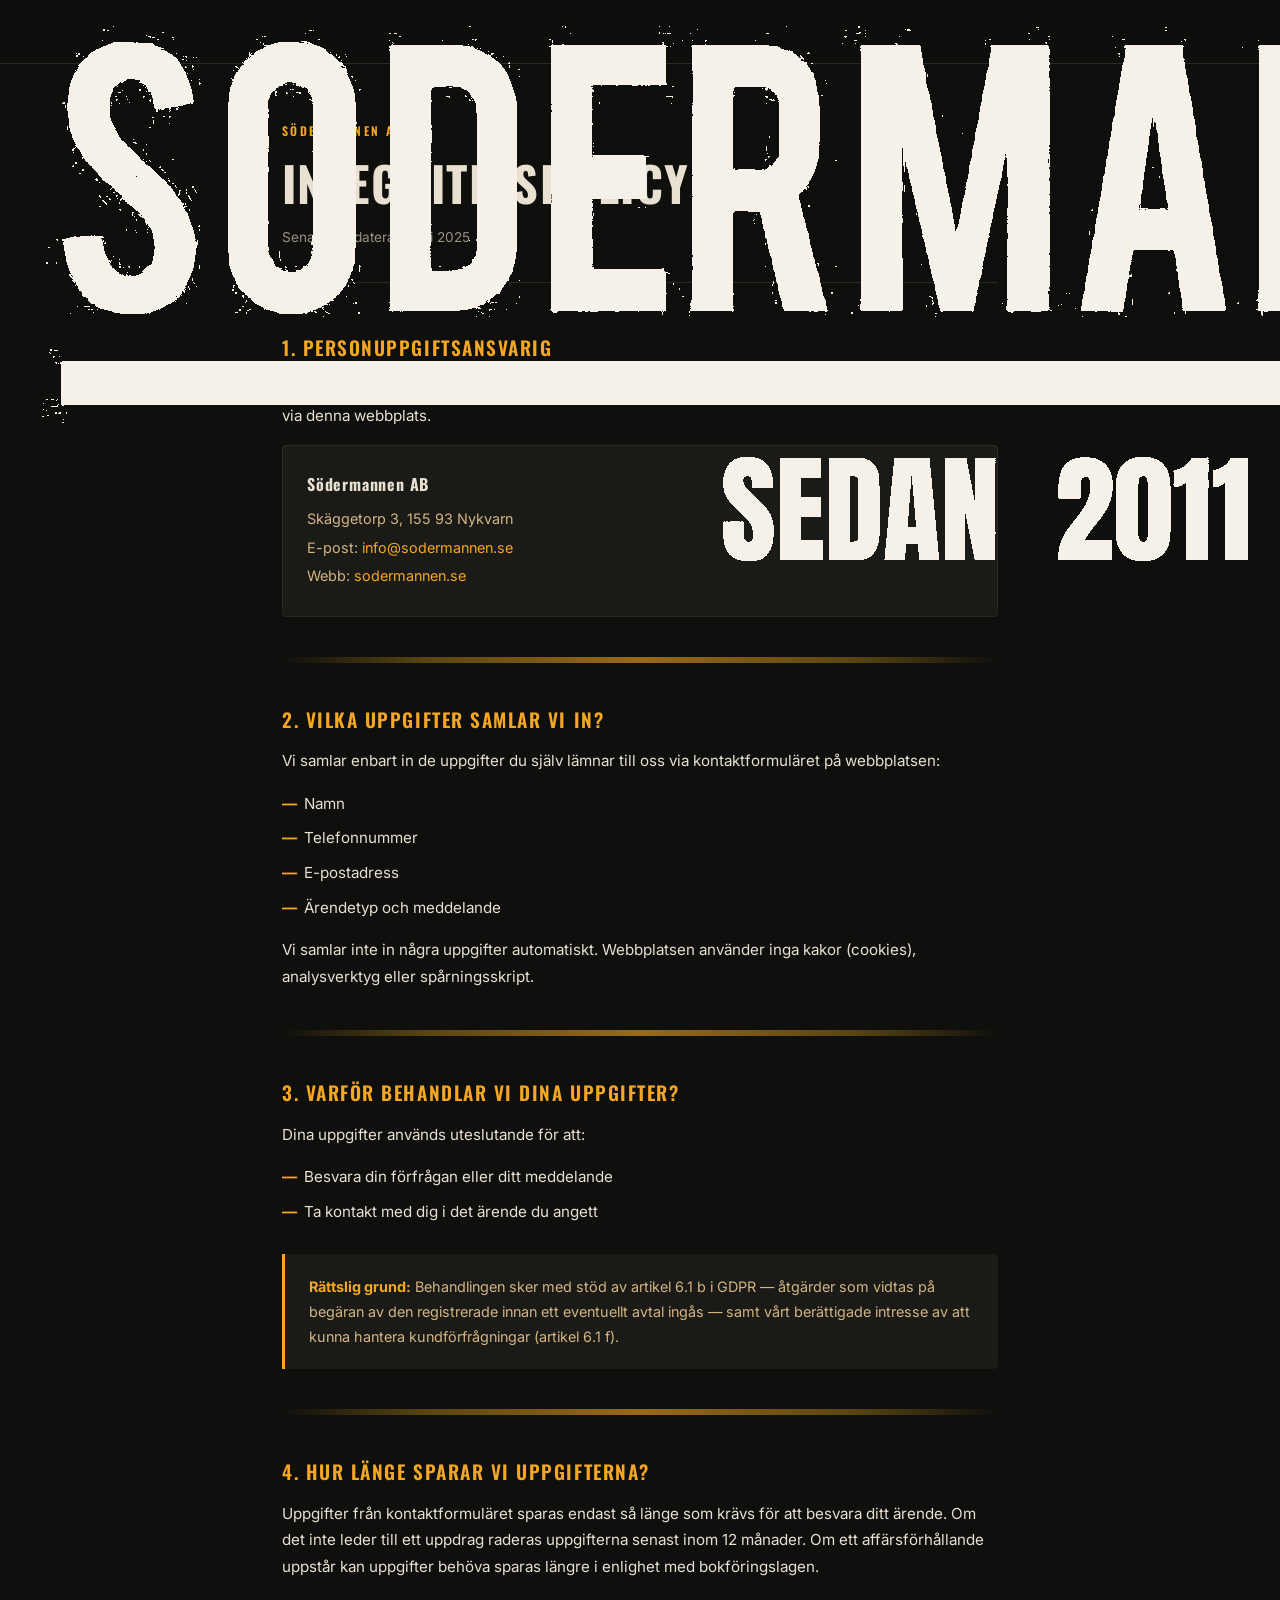
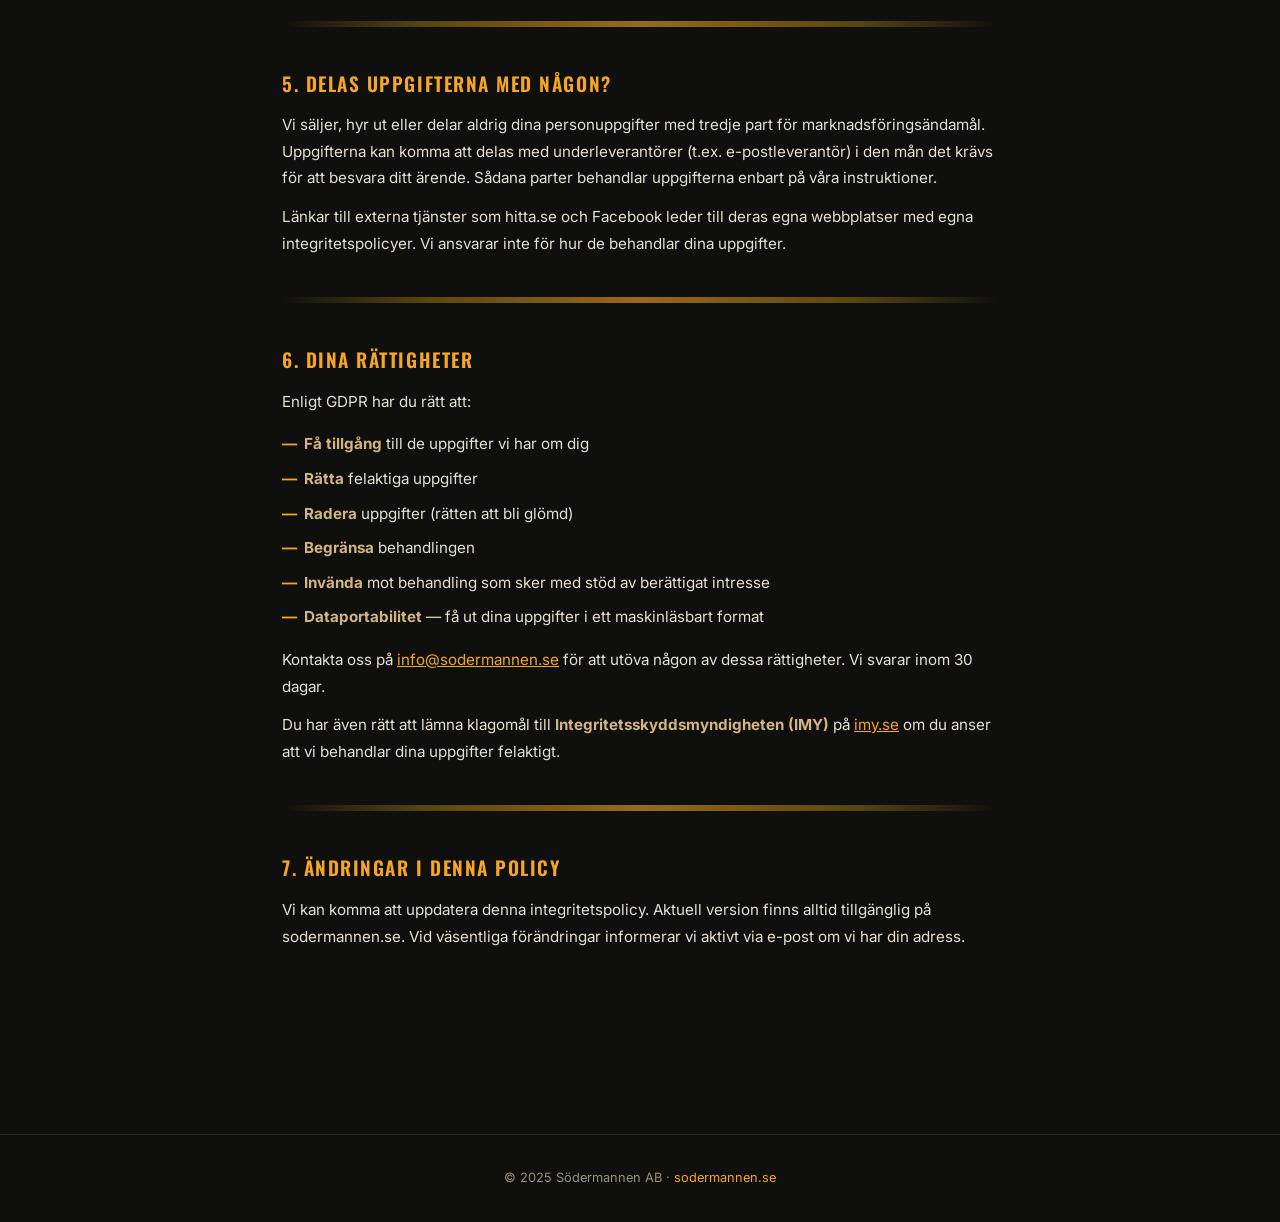
==== commit e3ff65a9: "worked to make the page responive and for that I hade to take out the policy css from style inte it'" ====
--- a/integritetspolicy.html
+++ b/integritetspolicy.html
@@ -8,7 +8,7 @@
       href="https://fonts.googleapis.com/css2?family=Oswald:wght@400;500;600;700&family=Inter:wght@300;400;500;600&display=swap"
       rel="stylesheet"
     />
-    <link rel="stylesheet" href="style.css" />
+    <link rel="stylesheet" href="integritetspolicy.css" />
   </head>
   <body style="background: #0f0f0d; color: #e8e0d0">
     <nav>
--- a/integritetspolicy.css
+++ b/integritetspolicy.css
@@ -0,0 +1,248 @@
+/* ── INTEGRITETSPOLICY ── */
+*,
+*::before,
+*::after {
+  box-sizing: border-box;
+  margin: 0;
+  padding: 0;
+}
+
+:root {
+  --color-bg: #0f0f0d;
+  --color-surface: #1a1a17;
+  --color-border: #2a2a25;
+  --color-amber: #f5a623;
+  --color-amber-dim: #c47d0e;
+  --color-sand: #d4b483;
+  --color-earth: #8b6914;
+  --color-text: #e8e0d0;
+  --color-muted: #9a9080;
+  --font-display: "Oswald", sans-serif;
+  --font-body: "Inter", sans-serif;
+}
+
+html {
+  scroll-behavior: smooth;
+}
+
+body {
+  background: var(--color-bg);
+  color: var(--color-text);
+  font-family: var(--font-body);
+  font-size: 16px;
+  line-height: 1.75;
+  min-height: 100vh;
+}
+
+nav {
+  position: fixed;
+  top: 0;
+  left: 0;
+  right: 0;
+  z-index: 100;
+  background: rgba(15, 15, 13, 0.95);
+  border-bottom: 1px solid var(--color-border);
+  backdrop-filter: blur(8px);
+  padding: 0 2rem;
+  height: 64px;
+  display: flex;
+  align-items: center;
+  justify-content: space-between;
+}
+
+.nav-logo {
+  font-family: var(--font-display);
+  font-size: 1.3rem;
+  font-weight: 700;
+  letter-spacing: 0.05em;
+  text-decoration: none;
+}
+.nav-logo span:first-child {
+  color: var(--color-amber);
+}
+.nav-logo span:last-child {
+  color: var(--color-text);
+}
+
+.nav-back {
+  font-family: var(--font-display);
+  font-size: 0.85rem;
+  font-weight: 600;
+  letter-spacing: 0.1em;
+  text-transform: uppercase;
+  color: var(--color-bg);
+  background: var(--color-amber);
+  text-decoration: none;
+  padding: 0.45rem 1rem;
+  border-radius: 2px;
+  display: flex;
+  align-items: center;
+  gap: 0.4rem;
+  transition: background 0.2s;
+}
+.nav-back:hover {
+  background: var(--color-amber-dim);
+}
+.nav-back::before {
+  content: "←";
+  font-size: 1rem;
+}
+
+main {
+  max-width: 780px;
+  margin: 0 auto;
+  padding: 120px 2rem 80px;
+}
+
+.page-eyebrow {
+  font-family: var(--font-display);
+  font-size: 0.75rem;
+  font-weight: 600;
+  letter-spacing: 0.2em;
+  text-transform: uppercase;
+  color: var(--color-amber);
+  margin-bottom: 1rem;
+}
+
+.page-title {
+  font-family: var(--font-display);
+  font-size: clamp(2rem, 5vw, 3rem);
+  font-weight: 700;
+  letter-spacing: 0.03em;
+  text-transform: uppercase;
+  color: var(--color-text);
+  line-height: 1.1;
+  margin-bottom: 1rem;
+}
+
+.page-meta {
+  font-size: 0.85rem;
+  color: var(--color-muted);
+  margin-bottom: 3rem;
+  padding-bottom: 2rem;
+  border-bottom: 1px solid var(--color-border);
+}
+
+.earth-divider {
+  width: 100%;
+  height: 6px;
+  background: linear-gradient(
+    90deg,
+    var(--color-bg) 0%,
+    var(--color-earth) 20%,
+    var(--color-amber) 50%,
+    var(--color-earth) 80%,
+    var(--color-bg) 100%
+  );
+  border-radius: 3px;
+  margin: 2.5rem 0;
+  opacity: 0.6;
+}
+
+.policy-section {
+  margin-bottom: 2.5rem;
+}
+
+.policy-section h2 {
+  font-family: var(--font-display);
+  font-size: 1.2rem;
+  font-weight: 600;
+  letter-spacing: 0.08em;
+  text-transform: uppercase;
+  color: var(--color-amber);
+  margin-bottom: 0.75rem;
+}
+
+.policy-section p {
+  color: var(--color-text);
+  margin-bottom: 0.75rem;
+  font-size: 0.95rem;
+}
+
+.policy-section ul {
+  list-style: none;
+  margin: 0.5rem 0 0.75rem 0;
+}
+
+.policy-section ul li {
+  font-size: 0.95rem;
+  color: var(--color-text);
+  padding: 0.25rem 0 0.25rem 1.4rem;
+  position: relative;
+}
+
+.policy-section ul li::before {
+  content: "—";
+  position: absolute;
+  left: 0;
+  color: var(--color-amber);
+  font-weight: 700;
+}
+
+.info-box {
+  background: var(--color-surface);
+  border-left: 3px solid var(--color-amber);
+  border-radius: 0 4px 4px 0;
+  padding: 1.25rem 1.5rem;
+  margin: 1.5rem 0;
+}
+
+.info-box p {
+  margin: 0;
+  font-size: 0.9rem;
+  color: var(--color-sand);
+}
+.info-box strong {
+  color: var(--color-amber);
+}
+
+.contact-block {
+  background: var(--color-surface);
+  border: 1px solid var(--color-border);
+  border-radius: 4px;
+  padding: 1.5rem;
+  margin-top: 1rem;
+}
+
+.contact-block p {
+  margin: 0.2rem 0;
+  font-size: 0.9rem;
+  color: var(--color-sand);
+}
+.contact-block strong {
+  font-family: var(--font-display);
+  font-size: 1rem;
+  letter-spacing: 0.05em;
+  color: var(--color-text);
+  display: block;
+  margin-bottom: 0.5rem;
+}
+.contact-block a {
+  color: var(--color-amber);
+  text-decoration: none;
+}
+.contact-block a:hover {
+  text-decoration: underline;
+}
+
+footer {
+  text-align: center;
+  padding: 2rem;
+  border-top: 1px solid var(--color-border);
+  color: var(--color-muted);
+  font-size: 0.8rem;
+  margin-top: 4rem;
+}
+footer a {
+  color: var(--color-amber);
+  text-decoration: none;
+}
+
+@media (max-width: 600px) {
+  nav {
+    padding: 0 1.25rem;
+  }
+  main {
+    padding: 100px 1.25rem 60px;
+  }
+}
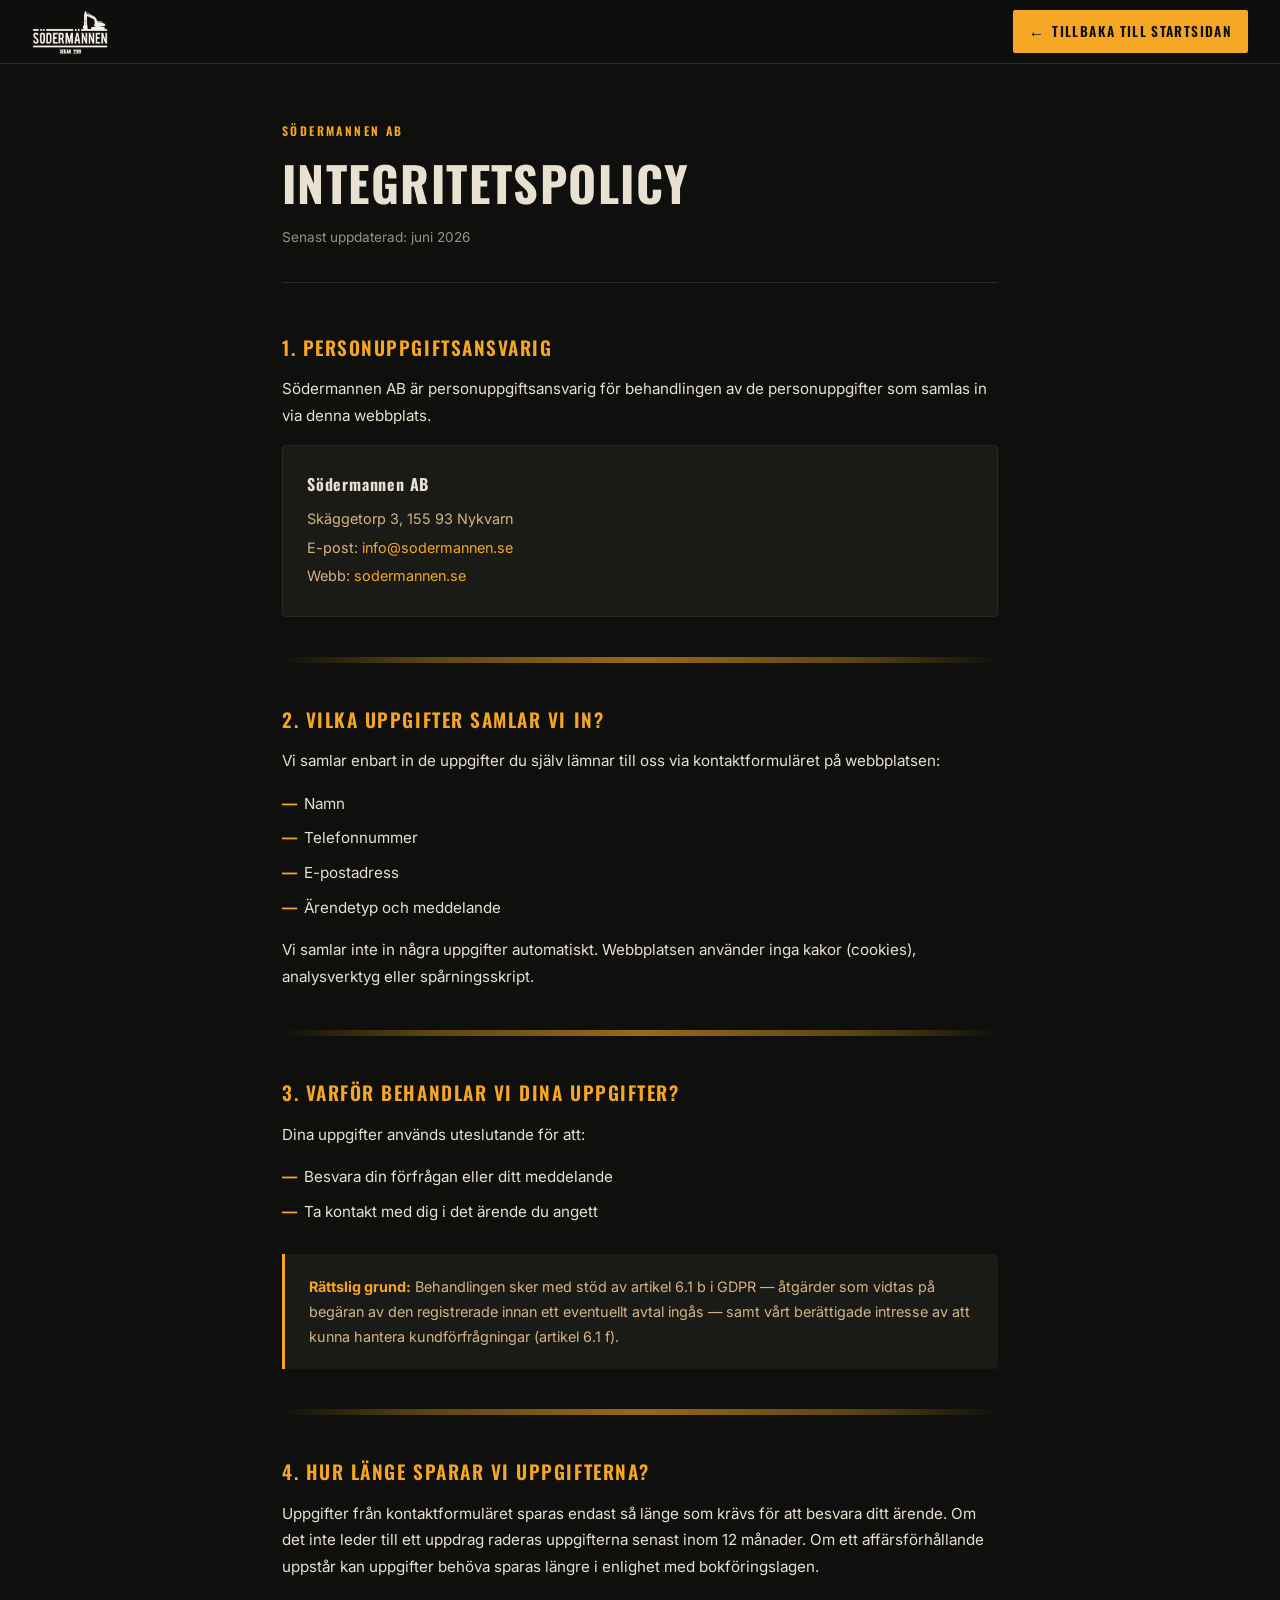
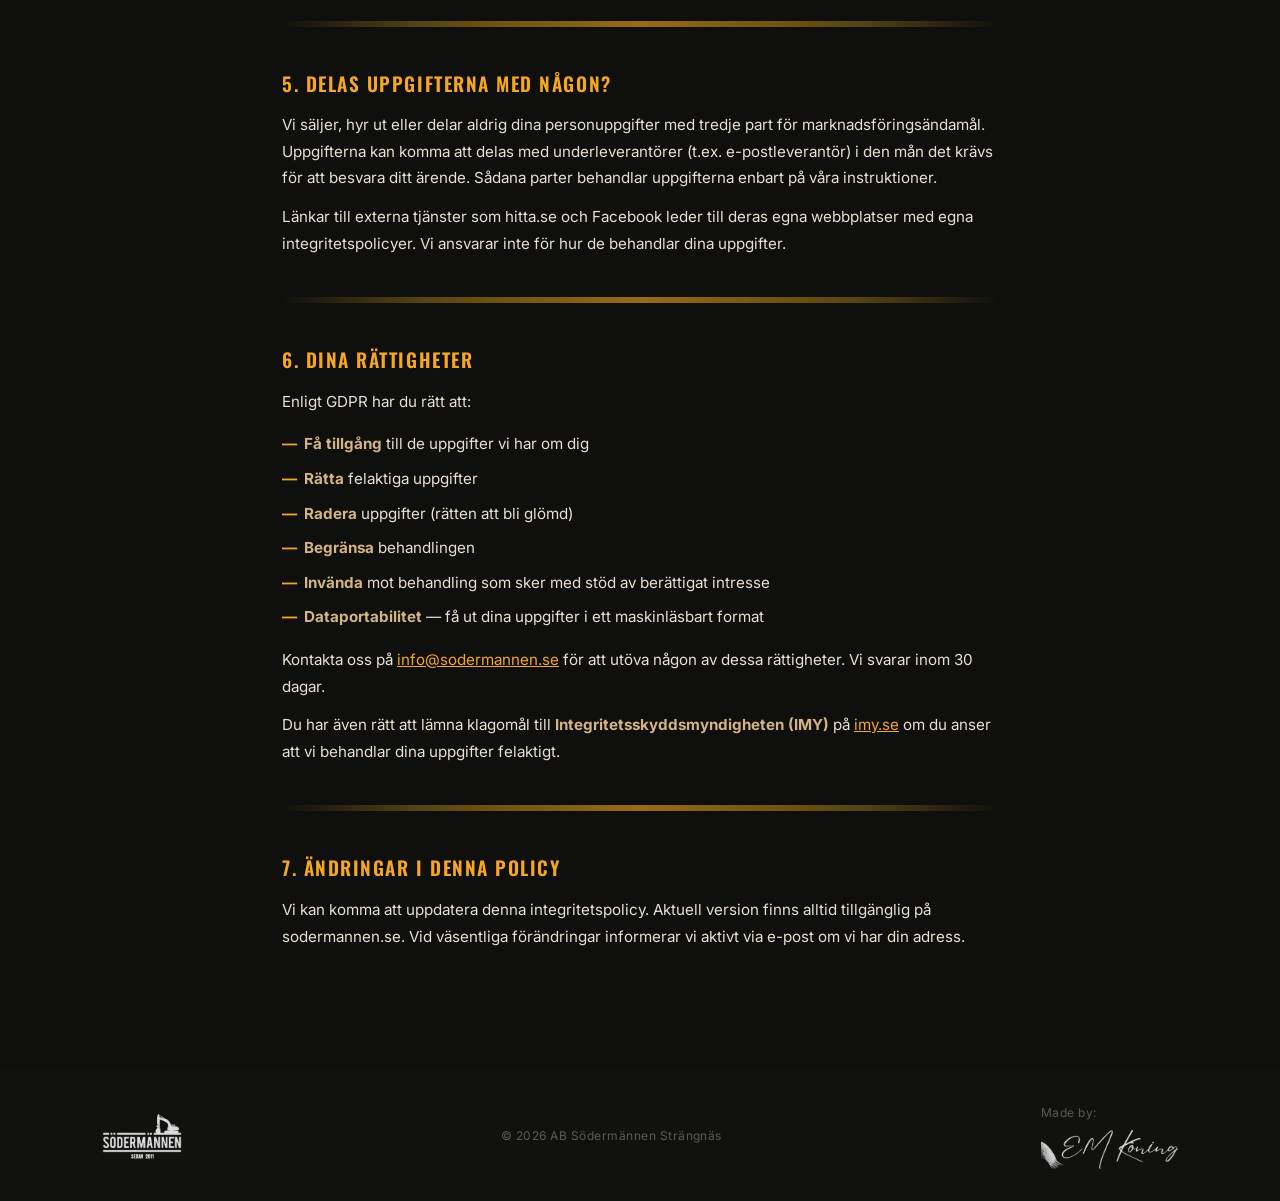
==== commit 8ce2d538: "updated footer html and css" ====
--- a/integritetspolicy.html
+++ b/integritetspolicy.html
@@ -21,7 +21,7 @@
     <main class="policy-main">
       <p class="page-eyebrow">Södermannen AB</p>
       <h1 class="page-title">Integritetspolicy</h1>
-      <p class="page-meta">Senast uppdaterad: juni 2025</p>
+      <p class="page-meta">Senast uppdaterad: juni 2026</p>
 
       <div class="policy-section">
         <h2>1. Personuppgiftsansvarig</h2>
@@ -176,8 +176,24 @@
       </div>
     </main>
 
+    <!-- FOOTER -->
     <footer>
-      <p>© 2025 Södermannen AB · <a href="index.html">sodermannen.se</a></p>
+      <div class="footer-logo">
+        <img
+          src="image/logo-white.png"
+          alt="Södermännen"
+          class="footer-logo-img"
+        />
+      </div>
+      <p class="footer-copy">© 2026 AB Södermännen Strängnäs</p>
+      <p class="footer-copy">
+        Made by:
+        <img
+          src="image/em_logo.png"
+          alt="Eva Maria Köning"
+          class="footer-logo-img"
+        />
+      </p>
     </footer>
   </body>
 </html>
--- a/integritetspolicy.css
+++ b/integritetspolicy.css
@@ -49,7 +49,11 @@
   align-items: center;
   justify-content: space-between;
 }
-
+.logo-img {
+  height: 44px;
+  width: auto;
+  display: block;
+}
 .nav-logo {
   font-family: var(--font-display);
   font-size: 1.3rem;
@@ -225,24 +229,158 @@
   text-decoration: underline;
 }
 
+/* ── FOOTER ── */
 footer {
-  text-align: center;
-  padding: 2rem;
-  border-top: 1px solid var(--color-border);
-  color: var(--color-muted);
-  font-size: 0.8rem;
-  margin-top: 4rem;
-}
-footer a {
-  color: var(--color-amber);
-  text-decoration: none;
+  background: #111110;
+  border-top: 2px solid var(--amber);
+  padding: 2rem 8%;
+  display: flex;
+  justify-content: space-between;
+  align-items: center;
+  flex-wrap: wrap;
+  gap: 1rem;
+}
+
+.footer-logo-img {
+  height: 46px;
+  width: auto;
+  display: block;
+  filter: brightness(0) invert(1);
+  opacity: 0.85;
+}
+
+.footer-copy {
+  font-size: 0.75rem;
+  color: rgba(255, 255, 255, 0.3);
+  letter-spacing: 0.04em;
+}
+
+.footer-copy a {
+  color: var(--amber);
+}
+.footer-copy a:hover {
+  color: var(--white);
+  text-decoration: underline;
+}
+
+.footer-copy-img {
+  height: 46px;
+  width: auto;
+  display: block;
+  filter: brightness(0) invert(1);
+  opacity: 0.85;
+}
+
+/* ── RESPONSIVE ── */
+@media (max-width: 900px) {
+  :root {
+    --nav-h: 80px;
+  }
+
+  nav {
+    height: var(--nav-h);
+    padding: 0 5%;
+    position: fixed;
+    top: 0;
+    left: 0;
+    right: 0;
+    transform: translateZ(0);
+    -webkit-transform: translateZ(0);
+    backdrop-filter: none;
+    -webkit-backdrop-filter: none;
+    background: #1a1a18;
+  }
+
+  .logo-img {
+    height: 44px;
+  }
+  .service-img-wrap,
+  .service-content {
+    transform: translateY(20px) !important;
+  }
+
+  .service-row.in-view .service-img-wrap,
+  .service-row.in-view .service-content {
+    transform: translateY(0) !important;
+  }
+  .about-grid {
+    grid-template-columns: 1fr;
+    gap: 2.5rem;
+  }
+  .services-grid {
+    grid-template-columns: 1fr 1fr;
+  }
+  .contact-grid {
+    grid-template-columns: 1fr;
+    gap: 3rem;
+  }
+  .form-row {
+    grid-template-columns: 1fr;
+  }
+  .project-item:nth-child(1) {
+    grid-column: 1 / 13;
+  }
+  .project-item:nth-child(2) {
+    grid-column: 1 / 13;
+    grid-row: 2;
+  }
+  .project-item:nth-child(3) {
+    grid-column: 1 / 7;
+    grid-row: 3;
+  }
+  .project-item:nth-child(4) {
+    grid-column: 7 / 13;
+    grid-row: 3;
+  }
+  .project-item:nth-child(5) {
+    grid-column: 1 / 13;
+    grid-row: 4;
+  }
+  .nav-links {
+    display: none;
+  }
+  .hamburger {
+    display: flex;
+  }
 }
 
 @media (max-width: 600px) {
+  section {
+    padding: 60px 5%;
+  }
+  .services-grid {
+    grid-template-columns: 1fr;
+  }
+  .about-stats {
+    grid-template-columns: 1fr 1fr;
+  }
   nav {
-    padding: 0 1.25rem;
-  }
-  main {
-    padding: 100px 1.25rem 60px;
-  }
-}
+    padding: 0 5%;
+  }
+}
+
+/* Mobile nav open state */
+.mobile-nav-open .nav-links {
+  display: flex;
+  flex-direction: column;
+  position: fixed;
+  top: var(--nav-h);
+  left: 0;
+  right: 0;
+  background: rgba(26, 26, 24, 0.98);
+  padding: 1.5rem 5% 2rem;
+  gap: 1.2rem;
+  border-top: 1px solid rgba(212, 130, 10, 0.3);
+}
+
+@media (prefers-reduced-motion: reduce) {
+  .slides {
+    transition: none;
+  }
+  .earth-line {
+    animation: none;
+  }
+  .slide-bg {
+    transition: none;
+  }
+}
